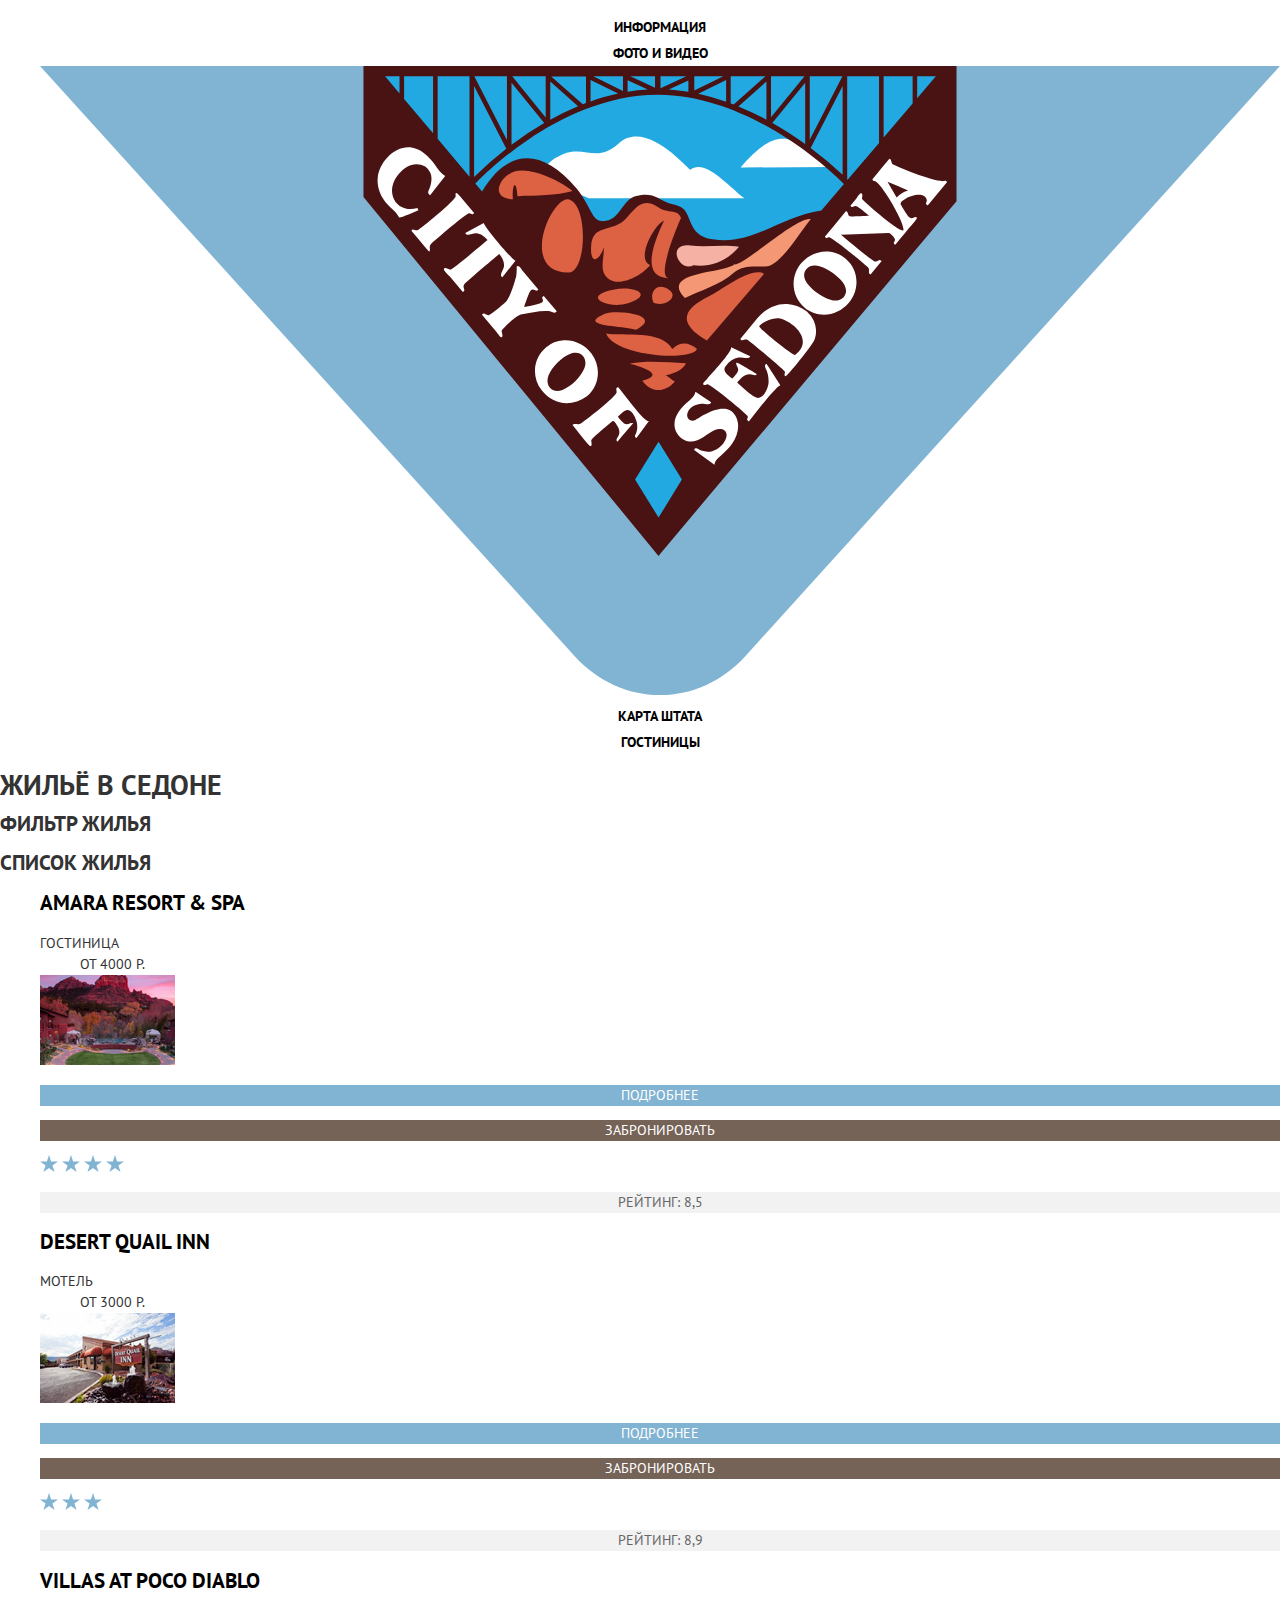
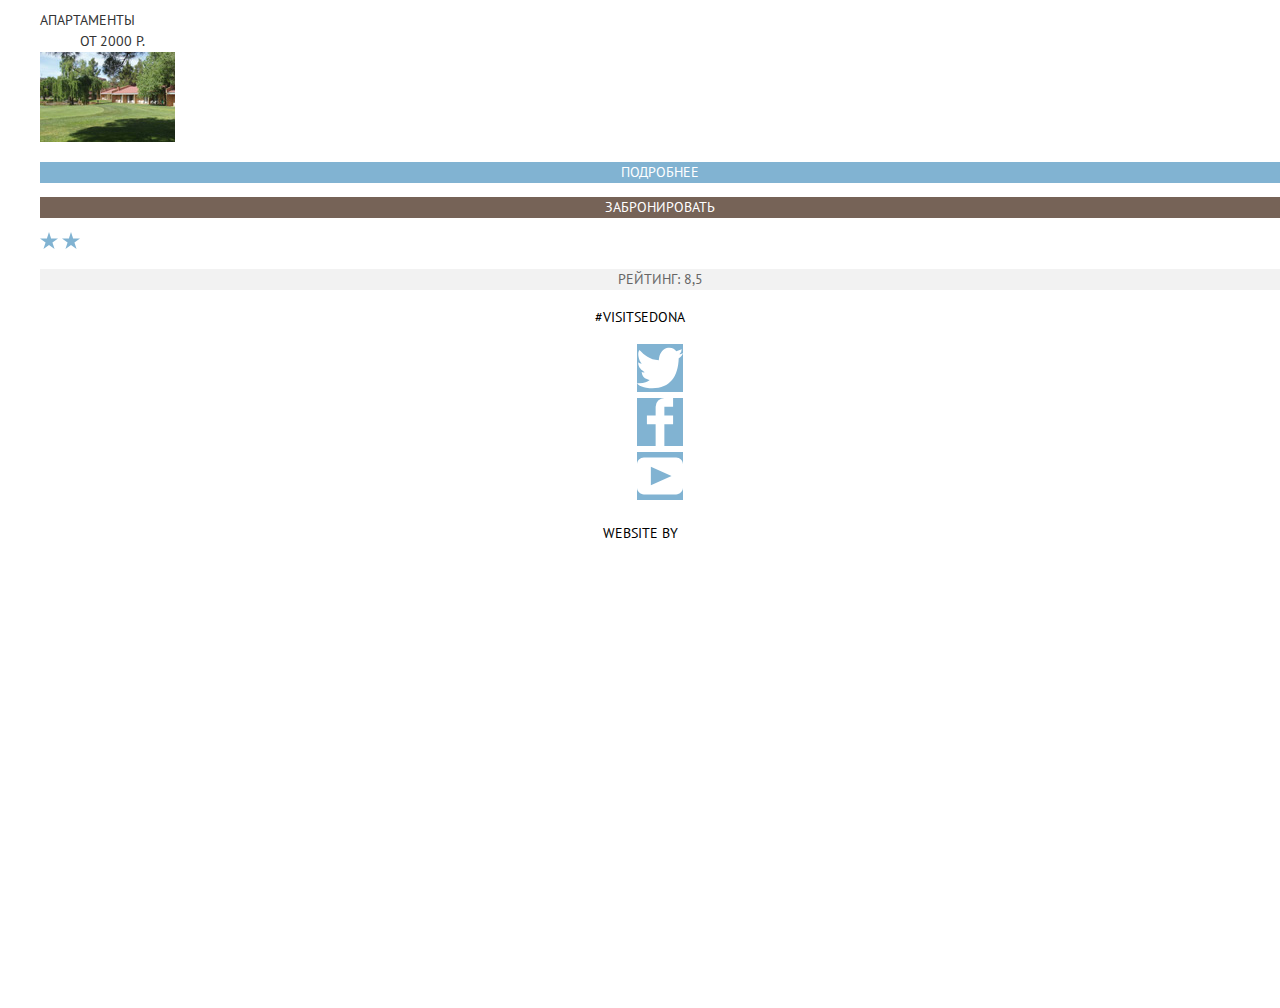
==== inner.html @ 89ca40a9 "Начал базовую стилизацию" ====
<!DOCTYPE html>
<html lang="ru">
  <head>
    <meta charset="utf-8">
    <title>Гостиницы Седоны</title>
    <link href="https://fonts.googleapis.com/css?family=PT+Sans:400,700&amp;subset=cyrillic" rel="stylesheet">
    <link href="css/normalize.css" rel="stylesheet">
    <link href="css/style.css" rel="stylesheet">
  </head>
  <body>
    <header>
      <nav class="main-navigation">
        <ul class="site-navigation">
          <li><a href="info.html">ИНФОРМАЦИЯ</a></li>
          <li><a href="photo.html">ФОТО И ВИДЕО</a></li>
          <li><a href="index.html">
            <img src="img/sedona-logo.svg" width="" height="" alt="Логотип Седоны»">
          </a></li>
          <li><a href="map.html">КАРТА ШТАТА</a></li>
          <li class="site-navigation-current"><a href="hotels.html">ГОСТИНИЦЫ</a></li>
        </ul>
      </nav>
    </header>
    <main class="inner-page">
      <h1 class="visually-hidden">Жильё в Седоне</h1>
      <section class="filters">
        <h2 class="visually-hidden">Фильтр жилья</h2>
        <!-- Здесь будет форма -->
      </section>
      <section class="catalog">
        <h2 class="visually-hidden">Список жилья</h2>
        <ul class="catalog-list">
          <li class="hotel-card">
            <h3>
              <a href="hotel-amara.html">AMARA RESORT & SPA</a>
            </h3>
            <dl class="hotel-info">
              <dt class="hotel-form">ГОСТИНИЦА</dt>
              <dd class="hotel-price">ОТ 4000 Р.</dd>
            </dl>
            <a class="hotel-img" href="hotel-amara.html">
              <img src="img/hotel-amara.jpg" width="" height="" alt="Гостиница Amara Resort & SPA">
            </a>
            <a href="hotel-amara.html">
              <p class="button button-more">ПОДРОБНЕЕ</p>
            </a>
            <a href="#">
              <p class="button button-reserv">ЗАБРОНИРОВАТЬ</p>
            </a>
            <div class="star">
                <img src="img/star.svg" width="" height="" alt="Звезда">
                <img src="img/star.svg" width="" height="" alt="Звезда">
                <img src="img/star.svg" width="" height="" alt="Звезда">
                <img src="img/star.svg" width="" height="" alt="Звезда">
            </div>
            <p class="rating">РЕЙТИНГ: 8,5</p>
          </li>
          <li class="hotel-card">
            <h3>
              <a href="hotel-desert.html">DESERT QUAIL INN</a>
            </h3>
            <dl class="hotel-info">
              <dt class="hotel-form">МОТЕЛЬ</dt>
              <dd class="hotel-price">ОТ 3000 Р.</dd>
            </dl>
            <a class="hotel-img" href="hotel-desert.html">
              <img src="img/hotel-desert.jpg" width="" height="" alt="Мотель Desert Quail Inn">
            </a>
            <a href="hotel-desert.html">
              <p class="button button-more">ПОДРОБНЕЕ</p>
            </a>
            <a href="#">
              <p class="button button-reserv">ЗАБРОНИРОВАТЬ</p>
            </a>
            <div class="star">
              <img src="img/star.svg" width="" height="" alt="Звезда">
              <img src="img/star.svg" width="" height="" alt="Звезда">
              <img src="img/star.svg" width="" height="" alt="Звезда">
            </div>
            <p class="rating">РЕЙТИНГ: 8,9</p>
          </li>
          <li class="hotel-card">
            <h3>
              <a href="hotel-villas.html">VILLAS AT POCO DIABLO</a>
            </h3>
            <dl class="hotel-info">
              <dt class="hotel-form">АПАРТАМЕНТЫ</dt>
              <dd class="hotel-price">ОТ 2000 Р.</dd>
            </dl>
            <a class="hotel-img" href="hotel-villas.html">
              <img src="img/hotel-villas.jpg" width="" height="" alt="Апартаменты Villas at poco diablo">
            </a>
            <a href="hotel-villas.html">
              <p class="button button-more">ПОДРОБНЕЕ</p>
            </a>
            <a href="#">
              <p class="button button-reserv">ЗАБРОНИРОВАТЬ</p>
            </a>
            <div class="star">
              <img src="img/star.svg" width="" height="" alt="Звезда">
              <img src="img/star.svg" width="" height="" alt="Звезда">
            </div>
            <p class="rating">РЕЙТИНГ: 8,5</p>
          </li>
        </ul>
      </section>
    </main>
    <footer>
      <p>#VISITSEDONA</p>
      <ul class="footer-social">
        <li><a class="social-button" href="#">
          <img src="img/twitter.svg" width="" height="" alt="Twitter">
        </a></li>
        <li><a class="social-button" href="#">
          <img src="img/facebook.svg" width="" height="" alt="Facebook">
        </a></li>
        <li><a class="social-button" href="#">
          <img src="img/youtube.svg" width="" height="" alt="Youtube">
        </a></li>
      </ul>
      <p>Website by</p>
      <a href="https://htmlacademy.ru"><img class="academy-logo" src="img/academy-logo.svg" width="" height="" alt="html academy"></a>
    </footer>
  </body>
</html>
---- css/style.css ----
body {
  margin: 0;
  padding: 0;
  font-family: "PT Sans", Arial, sans-serif;
  font-size: 14px;
  line-height: 21px;
  font-weight: normal;
  color: #333333;
  text-transform: uppercase;
  text-align: center;
  background-color: #ffffff;
}

body .inner-page {
  text-align: left;
}

a {
  text-decoration: none;
}

.main-navigation a {
  line-height: 26px;
  font-weight: bold;
  color: #000000;
  background-color: #ffffff;
}

.main-navigation a:hover,
.main-navigation a:focus {
  color: #81b3d2;
}

.main-navigation a:active {
  color: rgba(0, 0, 0, 0.3);
}

.site-navigation {
  list-style: none;
}

.sedona-reasons p {
  line-height: 26px;
}

.sedona-reasons b {
  font-size: 21px;
  color: #000000;
}

/* красная область */

.search-hotels p {
  line-height: 24px;
}

.search-hotels b {
  font-size: 30px;
  line-height: 36px;
  color: #000000;
}

.button {
  color: #ffffff;
  text-align: center;
  border: 0;
}

.search-hotels-button {
  background-color: #766357;
}

.search-hotels-button:hover,
.search-hotels-button:focus,
.button-reserv:hover,
.button-reserv:focus {
  background-color: #604e43;
}

.search-hotels-button:active,
.button-reserv:active {
  background-color: #503e33;
  color: rgba(255, 255, 255, 0.3);
}

.search {
  align: center;
  background-color: #ffffff;
  box-shadow: 0px 7px 15px 0 rgba(0, 1, 1, 0.15);
}

.search p {
  line-height: 26px;
  font-weight: bold;
  color: #000000;
  text-align: left;
}



.search input,
.search button {
  background-color: #f2f2f2;
  border: 0;
}

.search input:hover,
.search button:hover,
.search input:focus,
.search button:focus {
  background-color: #ebebeb;
}

.search input:active,
.search button:active {
  background-color: #ffffff;
  border: 1px solid #ebebeb;
}

.search button {
  color: #cacaca;
}

.search-button {
  color: #ffffff;
  background-color: #81b3d2;
}

.search-button:hover,
.search-button:focus,
.button-more:hover,
.button-more:focus {
  background-color: #669ec0;
}

.search-button:active,
.button-more:active {
  color: rgba(255, 255, 255, 0.3);
  background-color: #5496bd;
}

footer p {
  line-height: 26px;
  color: #000000;
}

footer b {
  font-size: 21px;
  font-weight: bold;
}

.footer-social {
  list-style: none;
}

.social-button img{
  width: 46px;
  height: 48px;
  background-color: #81b3d2;
}

.social-button img:hover,
.social-button img:focus {
  background-color: #669ec0;
}

.social-button img:active {
  background-color: #5496bd;
}

/* стили для inner */

.catalog-list {
  list-style: none;
}

h3 a {
  font-size: 21px;
  line-height: 26px;
  text-align: left;
  color: #000000;
}

h3 a:hover,
h3 a:focus {
  color: #81b3d2;
}

h3 a:active {
  color: rgba(0, 0, 0, 0.3);
}

.button-more {
  background-color: #81b3d2;
}

.button-reserv {
  background-color: #766357;
}

.rating {
  color: #666666;
  text-align: center;
  background-color: #f2f2f2;
}

.academy-logo {
  color: black;
}
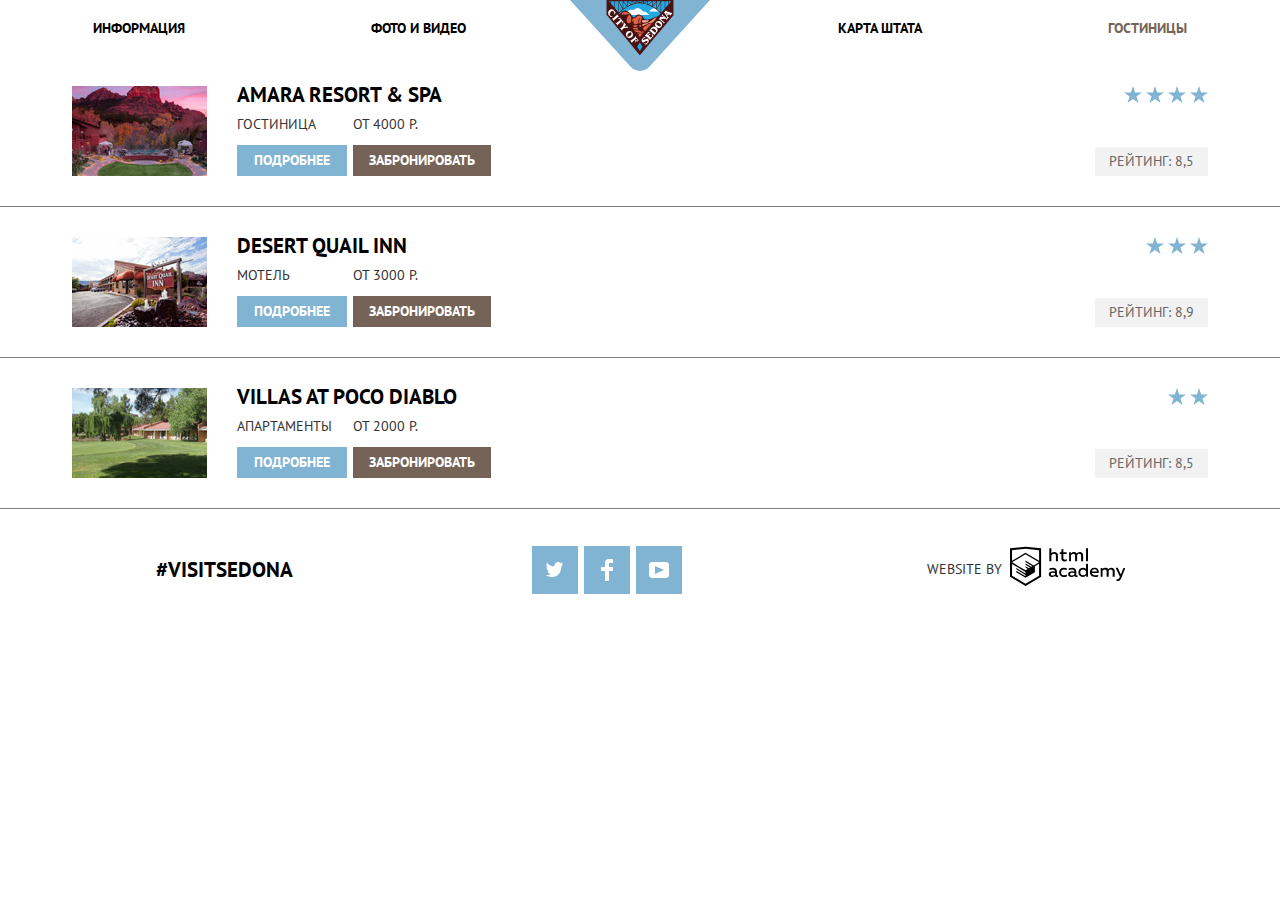
==== commit 6bbb9432: "Выполнил задание 7. Декоративные элементы личного проекта" ====
--- a/inner.html
+++ b/inner.html
@@ -14,10 +14,10 @@
           <li><a href="info.html">ИНФОРМАЦИЯ</a></li>
           <li><a href="photo.html">ФОТО И ВИДЕО</a></li>
           <li><a href="index.html">
-            <img src="img/sedona-logo.svg" width="" height="" alt="Логотип Седоны»">
+            <img src="img/sedona-logo.svg" class="sedona-logo" width="" height="" alt="Логотип Седоны»">
           </a></li>
           <li><a href="map.html">КАРТА ШТАТА</a></li>
-          <li class="site-navigation-current"><a href="hotels.html">ГОСТИНИЦЫ</a></li>
+          <li><a href="hotels.html" class="site-navigation-current">ГОСТИНИЦЫ</a></li>
         </ul>
       </nav>
     </header>
@@ -31,82 +31,82 @@
         <h2 class="visually-hidden">Список жилья</h2>
         <ul class="catalog-list">
           <li class="hotel-card">
-            <h3>
-              <a href="hotel-amara.html">AMARA RESORT & SPA</a>
-            </h3>
-            <dl class="hotel-info">
-              <dt class="hotel-form">ГОСТИНИЦА</dt>
-              <dd class="hotel-price">ОТ 4000 Р.</dd>
-            </dl>
+            <div class="hotel-info">
+              <h3 class="hotel-name">
+                <a href="hotel-amara.html">AMARA RESORT & SPA</a>
+              </h3>
+              <div class="hotel-price">
+                <p class="first-column">ГОСТИНИЦА</p>
+                <p>ОТ 4000 Р.</p>
+                <a href="hotel-amara.html" class="button-inner button-more">ПОДРОБНЕЕ</a>
+                <a href="#" class="button-inner button-reserv">ЗАБРОНИРОВАТЬ</a>
+              </div>
+            </div>
             <a class="hotel-img" href="hotel-amara.html">
               <img src="img/hotel-amara.jpg" width="" height="" alt="Гостиница Amara Resort & SPA">
             </a>
-            <a href="hotel-amara.html">
-              <p class="button button-more">ПОДРОБНЕЕ</p>
+            <div class="star-rating">
+              <div class="star">
+                  <img src="img/star.svg" width="" height="" alt="Звезда">
+                  <img src="img/star.svg" width="" height="" alt="Звезда">
+                  <img src="img/star.svg" width="" height="" alt="Звезда">
+                  <img src="img/star.svg" width="" height="" alt="Звезда">
+              </div>
+              <p class="rating">РЕЙТИНГ: 8,5</p>
+            </div>
+          </li>
+          <li class="hotel-card">
+            <div class="hotel-info">
+              <h3 class="hotel-name">
+                <a href="hotel-desert.html">DESERT QUAIL INN</a>
+              </h3>
+              <div class="hotel-price">
+                <p class="first-column">МОТЕЛЬ</p>
+                <p>ОТ 3000 Р.</p>
+                <a href="hotel-desert.html" class="button-inner button-more">ПОДРОБНЕЕ</a>
+                <a href="#" class="button-inner button-reserv">ЗАБРОНИРОВАТЬ</a>
+              </div>
+            </div>
+            <a class="hotel-img" href="hotel-desert.html">
+              <img src="img/hotel-desert.jpg" width="" height="" alt="Мотель Desert Quail Inn">
             </a>
-            <a href="#">
-              <p class="button button-reserv">ЗАБРОНИРОВАТЬ</p>
-            </a>
-            <div class="star">
+            <div class="star-rating">
+              <div class="star">
                 <img src="img/star.svg" width="" height="" alt="Звезда">
                 <img src="img/star.svg" width="" height="" alt="Звезда">
                 <img src="img/star.svg" width="" height="" alt="Звезда">
-                <img src="img/star.svg" width="" height="" alt="Звезда">
+              </div>
+              <p class="rating">РЕЙТИНГ: 8,9</p>
             </div>
-            <p class="rating">РЕЙТИНГ: 8,5</p>
           </li>
           <li class="hotel-card">
-            <h3>
-              <a href="hotel-desert.html">DESERT QUAIL INN</a>
-            </h3>
-            <dl class="hotel-info">
-              <dt class="hotel-form">МОТЕЛЬ</dt>
-              <dd class="hotel-price">ОТ 3000 Р.</dd>
-            </dl>
-            <a class="hotel-img" href="hotel-desert.html">
-              <img src="img/hotel-desert.jpg" width="" height="" alt="Мотель Desert Quail Inn">
-            </a>
-            <a href="hotel-desert.html">
-              <p class="button button-more">ПОДРОБНЕЕ</p>
-            </a>
-            <a href="#">
-              <p class="button button-reserv">ЗАБРОНИРОВАТЬ</p>
-            </a>
-            <div class="star">
-              <img src="img/star.svg" width="" height="" alt="Звезда">
-              <img src="img/star.svg" width="" height="" alt="Звезда">
-              <img src="img/star.svg" width="" height="" alt="Звезда">
+            <div class="hotel-info">
+              <h3 class="hotel-name">
+                <a href="hotel-villas.html">VILLAS AT POCO DIABLO</a>
+              </h3>
+              <div class="hotel-price">
+                <p class="first-column">АПАРТАМЕНТЫ</p>
+                <p>ОТ 2000 Р.</p>
+                <a href="hotel-villas.html" class="button-inner button-more">ПОДРОБНЕЕ</a>
+                <a href="#" class="button-inner button-reserv">ЗАБРОНИРОВАТЬ</a>
+              </div>
             </div>
-            <p class="rating">РЕЙТИНГ: 8,9</p>
-          </li>
-          <li class="hotel-card">
-            <h3>
-              <a href="hotel-villas.html">VILLAS AT POCO DIABLO</a>
-            </h3>
-            <dl class="hotel-info">
-              <dt class="hotel-form">АПАРТАМЕНТЫ</dt>
-              <dd class="hotel-price">ОТ 2000 Р.</dd>
-            </dl>
             <a class="hotel-img" href="hotel-villas.html">
               <img src="img/hotel-villas.jpg" width="" height="" alt="Апартаменты Villas at poco diablo">
             </a>
-            <a href="hotel-villas.html">
-              <p class="button button-more">ПОДРОБНЕЕ</p>
-            </a>
-            <a href="#">
-              <p class="button button-reserv">ЗАБРОНИРОВАТЬ</p>
-            </a>
-            <div class="star">
-              <img src="img/star.svg" width="" height="" alt="Звезда">
-              <img src="img/star.svg" width="" height="" alt="Звезда">
+            <div class="star-rating">
+              <div class="star">
+                <img src="img/star.svg" width="" height="" alt="Звезда">
+                <img src="img/star.svg" width="" height="" alt="Звезда">
+              </div>
+              <p class="rating">РЕЙТИНГ: 8,5</p>
             </div>
-            <p class="rating">РЕЙТИНГ: 8,5</p>
           </li>
         </ul>
       </section>
     </main>
     <footer>
-      <p>#VISITSEDONA</p>
+      <p class="hashtag"><b>#VISITSEDONA</b></p>
       <ul class="footer-social">
         <li><a class="social-button" href="#">
           <img src="img/twitter.svg" width="" height="" alt="Twitter">
@@ -118,8 +118,10 @@
           <img src="img/youtube.svg" width="" height="" alt="Youtube">
         </a></li>
       </ul>
-      <p>Website by</p>
-      <a href="https://htmlacademy.ru"><img class="academy-logo" src="img/academy-logo.svg" width="" height="" alt="html academy"></a>
+      <div class="trade-mark">
+        <p>Website by</p>
+        <a href="https://htmlacademy.ru"><img class="academy-logo" src="img/academy-logo.svg" width="" height="" alt="html academy"></a>
+      </div>
     </footer>
   </body>
 </html>
--- a/css/style.css
+++ b/css/style.css
@@ -1,7 +1,7 @@
 body {
   margin: 0;
   padding: 0;
-  font-family: "PT Sans", Arial, sans-serif;
+  font-family: "PT Sans", "Arial", sans-serif;
   font-size: 14px;
   line-height: 21px;
   font-weight: normal;
@@ -19,11 +19,48 @@
   text-decoration: none;
 }
 
+img {
+  max-width: 100%;
+  height: auto;
+}
+
+.visually-hidden {
+  position: absolute;
+  width: 1px;
+  height: 1px;
+  margin: -1px;
+  border: 0;
+  padding: 0;
+  clip: rect(0 0 0 0);
+  overflow: hidden;
+}
+
+.welcome-sedona {
+  background-image: url(/Users/belinsky/Documents/GitHub/913447-sedona-24/img/background.jpg);
+  width: 1200px;
+  height: 500px;
+  margin: 0 auto;
+  background-repeat: no-repeat;
+  background-position: top center;
+  display: flex;
+  flex-direction: column;
+  justify-content: flex-end;
+}
+
+/* .polygon-img {
+  margin-top: auto;
+}
+*/
+
 .main-navigation a {
   line-height: 26px;
   font-weight: bold;
   color: #000000;
   background-color: #ffffff;
+}
+
+.main-navigation .site-navigation-current {
+  color: #766357;
 }
 
 .main-navigation a:hover,
@@ -36,37 +73,82 @@
 }
 
 .site-navigation {
+  background-color: white;
+  margin: 0;
+  padding: 15px 0;
   list-style: none;
+  display: flex;
+  justify-content: space-around;
+  align-items: center;
+}
+
+.sedona-logo {
+  position: absolute;
+  top: 0;
+  left: 50%;
+  margin-left: -70px;
+}
+
+.sedona-reasons {
+  background-color: white;
 }
 
 .sedona-reasons p {
   line-height: 26px;
 }
 
-.sedona-reasons b {
+.headline {
+  margin-top: 61px;
+  margin-bottom: 38px;
+  margin-left: auto;
+  margin-right: auto;
+  width: 440px;
   font-size: 21px;
   color: #000000;
 }
 
+.sedona-reasons > p {
+  margin-bottom: 56px;
+}
 /* красная область */
+
+.search-hotels {
+  background-color: white;
+}
 
 .search-hotels p {
   line-height: 24px;
 }
 
 .search-hotels b {
+  margin-bottom: 350px;
   font-size: 30px;
   line-height: 36px;
   color: #000000;
 }
 
+.interest-block {
+  width: 435px;
+  height: 96px; /* исправить (тест на переполнение)*/
+  margin-top: 57px;
+  margin-bottom: 52px;
+  margin-left: auto;
+  margin-right: auto;
+}
+
 .button {
+  border: 0;
   color: #ffffff;
   text-align: center;
-  border: 0;
-}
+  font-size: 21px;
+  line-height: 26px;
+}
+
 
 .search-hotels-button {
+/*  width: 568px; */
+  padding: 34px 140px;
+/*  height: 86px; */
   background-color: #766357;
 }
 
@@ -84,44 +166,89 @@
 }
 
 .search {
-  align: center;
+  display: flex;
+  flex-direction: column;
+  width: 458px;
+  margin-left: auto;
+  margin-right: auto;
+  padding: 55px;
   background-color: #ffffff;
   box-shadow: 0px 7px 15px 0 rgba(0, 1, 1, 0.15);
 }
 
-.search p {
+.search div {
+  display: flex;
+  justify-content: flex-start;
+  align-items: center;
+  margin-bottom: 30px;
+/*  width: 458px; */
   line-height: 26px;
   font-weight: bold;
   color: #000000;
   text-align: left;
-}
-
-
+/*  background-color: yellow; */
+}
+
+.search label {
+/*  display: block; */
+/*  flex-basis: 112px; */
+    width: 113px;
+
+/*  flex-grow: 2; */
+/*  background-color: green; */
+}
 
 .search input,
-.search button {
+.sign {
   background-color: #f2f2f2;
   border: 0;
+  padding: 13px;
+}
+
+.date {
+  box-sizing: border-box;
+  width: 346px;
+}
+
+.search .bigs-kids {
+  display: flex;
+  justify-content: space-between;
+  box-sizing: border-box;
+  width: 458px;
+/*  background-color: blue; */
+}
+
+.bigs-kids-number {
+  box-sizing: border-box;
+  width: 38px;
+}
+
+.search .sign-number {
+  margin: 0;
+}
+
+.search .sign-number .kids {
+  width: 65px;
+
 }
 
 .search input:hover,
-.search button:hover,
-.search input:focus,
-.search button:focus {
+.search input:focus {/* ИСПРАВИТЬ ОШИБКУ С КНОПКОЙ НАЙТИ!!!*/
   background-color: #ebebeb;
 }
 
-.search input:active,
-.search button:active {
+.search input:active {
   background-color: #ffffff;
   border: 1px solid #ebebeb;
 }
 
-.search button {
+/* .search button {
   color: #cacaca;
-}
-
-.search-button {
+} */
+
+.search .search-button {
+  width: 458px;
+  height: 58px;
   color: #ffffff;
   background-color: #81b3d2;
 }
@@ -139,71 +266,175 @@
   background-color: #5496bd;
 }
 
-footer p {
-  line-height: 26px;
-  color: #000000;
-}
-
-footer b {
+footer {
+  display: flex;
+  justify-content: space-around;
+  align-items: center;
+  padding: 36px;
+}
+
+.hashtag {
   font-size: 21px;
-  font-weight: bold;
+  line-height: 26px;
+  padding: 0;
+  margin: 0;
+  color: #000000;
 }
 
 .footer-social {
+  display: flex;
+  justify-content: space-between;
+  align-items: center;
+  padding: 0;
+  margin: 0;
   list-style: none;
 }
 
-.social-button img{
+.social-button {
+  display: flex;
+  align-items: center;
+  justify-content: center;
   width: 46px;
   height: 48px;
+  margin-right: 6px;
   background-color: #81b3d2;
 }
 
-.social-button img:hover,
-.social-button img:focus {
+.social-button:hover,
+.social-button:focus {
   background-color: #669ec0;
 }
 
-.social-button img:active {
+.social-button:active {
   background-color: #5496bd;
 }
 
-/* стили для inner */
+.social-button:active path {
+  opacity: 0.3;
+}
+
+.trade-mark {
+  display: flex;
+  align-items: center;
+}
+
+.trade-mark p {
+  margin-right: 8px;
+}
+
+.trade-mark:hover path,
+.trade-mark:focus path {
+  fill: #81b3d2;
+}
+
+.trade-mark:active path {
+  fill: #bdbbbc;
+}
+
+
+/* ////////////// стили для inner ///////////////////*/
 
 .catalog-list {
   list-style: none;
-}
-
-h3 a {
+  margin: 0;
+  padding: 0;
+}
+
+.hotel-card {
+  display: flex;
+  justify-content: flex-start;
+  height: 90px;
+  padding: 30px 72px;
+  border-bottom: 1px solid grey;
+}
+
+.hotel-img {
+  order: -1;
+  margin-right: 30px;
+}
+
+.hotel-img img {
+  width: 135px;
+  height: 90px;
+}
+
+.hotel-price {
+/*  width: 110px; */
+  display: flex;
+  flex-wrap: wrap;
+  justify-content: flex-start;
+  width: 258px;
+  margin: 0;
+  padding: 0;
+}
+
+.hotel-price p {
+  margin-top: 0;
+  margin-bottom: 10px;
+}
+
+.first-column {
+  flex-basis: 110px;
+  margin-right: 6px;
+}
+
+.hotel-name a {
   font-size: 21px;
   line-height: 26px;
-  text-align: left;
-  color: #000000;
-}
-
-h3 a:hover,
-h3 a:focus {
+  color: #000000;
+}
+
+.hotel-name {
+  margin-top: -4px;
+  margin-bottom: 6px;
+}
+
+.hotel-name a:hover,
+.hotel-name a:focus {
   color: #81b3d2;
 }
 
-h3 a:active {
+.hotel-name a:active {
   color: rgba(0, 0, 0, 0.3);
 }
 
+.button-inner {
+  display: inline-block;
+  color: #ffffff;
+  text-align: center;
+  vertical-align: text-bottom;
+  font-weight: bold;
+  padding: 5px 16px;
+}
+
 .button-more {
+  box-sizing: border-box;
+  width: 110px;
+  margin-right: 6px;
   background-color: #81b3d2;
 }
 
 .button-reserv {
   background-color: #766357;
+/*  width: 142px; */
+}
+
+.hotel-price {
+  text-align: left;
+}
+
+.star-rating {
+  margin-left: auto;
+  display: flex;
+  flex-direction: column;
+  align-items: flex-end;
+  justify-content: space-between;
 }
 
 .rating {
+  margin: 0;
+  padding: 4px 14px;
   color: #666666;
   text-align: center;
   background-color: #f2f2f2;
 }
-
-.academy-logo {
-  color: black;
-}
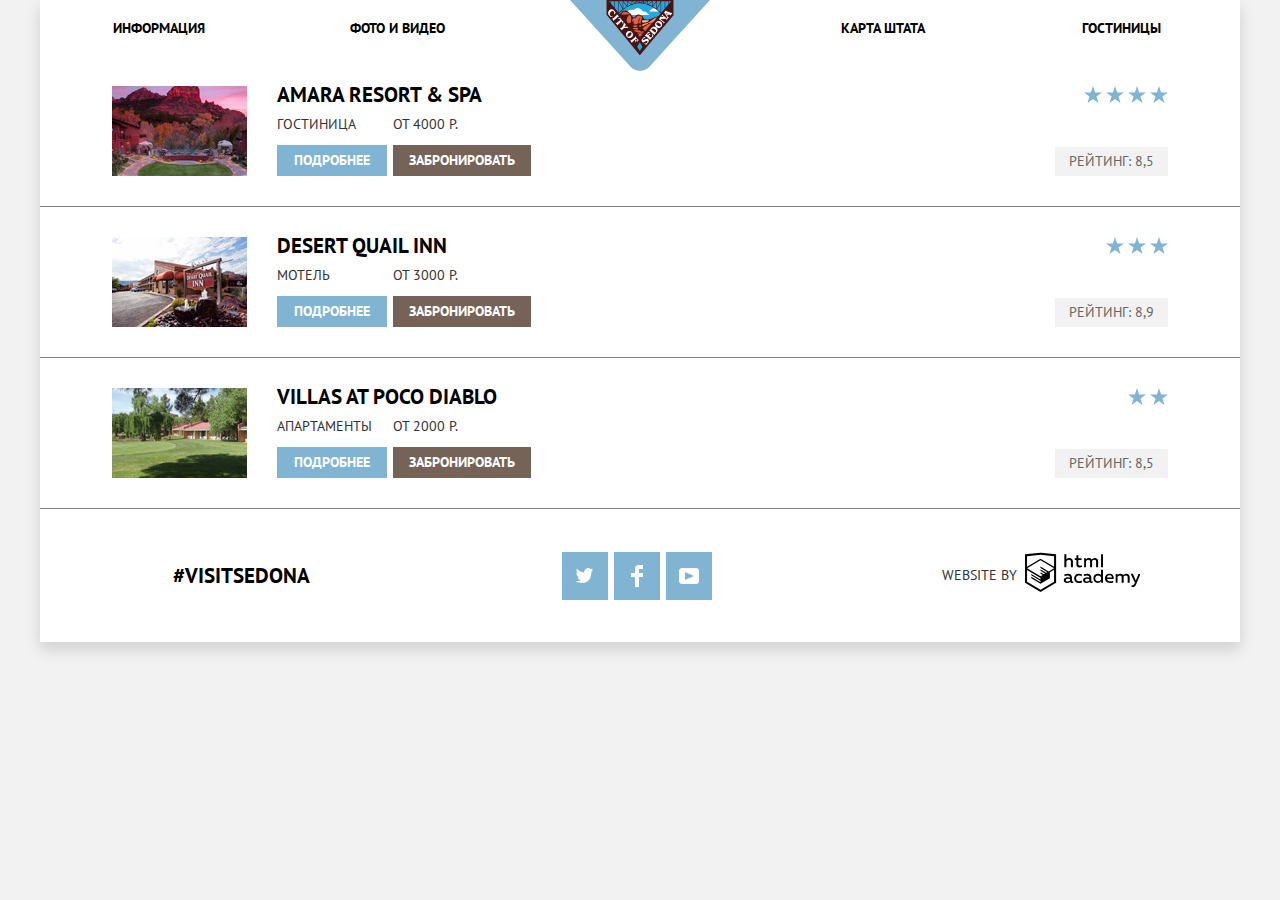
==== commit 8b04db04: "Полностью закончил верстку главной страницы" ====
--- a/inner.html
+++ b/inner.html
@@ -8,120 +8,128 @@
     <link href="css/style.css" rel="stylesheet">
   </head>
   <body>
-    <header>
-      <nav class="main-navigation">
-        <ul class="site-navigation">
-          <li><a href="info.html">ИНФОРМАЦИЯ</a></li>
-          <li><a href="photo.html">ФОТО И ВИДЕО</a></li>
-          <li><a href="index.html">
+    <div class="content">
+      <header>
+        <nav class="main-navigation">
+          <ul class="site-navigation">
+            <div class="first-navigation">
+              <li><a href="info.html">ИНФОРМАЦИЯ</a></li>
+              <li><a href="photo.html">ФОТО И ВИДЕО</a></li>
+            </div>
             <img src="img/sedona-logo.svg" class="sedona-logo" width="" height="" alt="Логотип Седоны»">
-          </a></li>
-          <li><a href="map.html">КАРТА ШТАТА</a></li>
-          <li><a href="hotels.html" class="site-navigation-current">ГОСТИНИЦЫ</a></li>
-        </ul>
-      </nav>
-    </header>
-    <main class="inner-page">
-      <h1 class="visually-hidden">Жильё в Седоне</h1>
-      <section class="filters">
-        <h2 class="visually-hidden">Фильтр жилья</h2>
-        <!-- Здесь будет форма -->
-      </section>
-      <section class="catalog">
-        <h2 class="visually-hidden">Список жилья</h2>
-        <ul class="catalog-list">
-          <li class="hotel-card">
-            <div class="hotel-info">
-              <h3 class="hotel-name">
-                <a href="hotel-amara.html">AMARA RESORT & SPA</a>
-              </h3>
-              <div class="hotel-price">
-                <p class="first-column">ГОСТИНИЦА</p>
-                <p>ОТ 4000 Р.</p>
-                <a href="hotel-amara.html" class="button-inner button-more">ПОДРОБНЕЕ</a>
-                <a href="#" class="button-inner button-reserv">ЗАБРОНИРОВАТЬ</a>
+            <div class="last-navigation">
+              <li><a href="map.html">КАРТА ШТАТА</a></li>
+              <li><a href="inner.html">ГОСТИНИЦЫ</a></li>
+            </div>
+          </ul>
+        </nav>
+      </header>
+      <main class="inner-page">
+        <h1 class="visually-hidden">Жильё в Седоне</h1>
+        <section class="filters">
+          <h2 class="visually-hidden">Фильтр жилья</h2>
+          <!-- Здесь будет форма -->
+        </section>
+        <section class="catalog">
+          <h2 class="visually-hidden">Список жилья</h2>
+          <ul class="catalog-list">
+            <li class="hotel-card">
+              <div class="hotel-info">
+                <h3 class="hotel-name">
+                  <a href="hotel-amara.html">AMARA RESORT & SPA</a>
+                </h3>
+                <div class="hotel-price">
+                  <p class="first-column">ГОСТИНИЦА</p>
+                  <p>ОТ 4000 Р.</p>
+                  <a href="hotel-amara.html" class="button-inner button-more">ПОДРОБНЕЕ</a>
+                  <a href="#" class="button-inner button-reserv">ЗАБРОНИРОВАТЬ</a>
+                </div>
               </div>
-            </div>
-            <a class="hotel-img" href="hotel-amara.html">
-              <img src="img/hotel-amara.jpg" width="" height="" alt="Гостиница Amara Resort & SPA">
-            </a>
-            <div class="star-rating">
-              <div class="star">
+              <a class="hotel-img" href="hotel-amara.html">
+                <img src="img/hotel-amara.jpg" width="" height="" alt="Гостиница Amara Resort & SPA">
+              </a>
+              <div class="star-rating">
+                <div class="star">
+                    <img src="img/star.svg" width="" height="" alt="Звезда">
+                    <img src="img/star.svg" width="" height="" alt="Звезда">
+                    <img src="img/star.svg" width="" height="" alt="Звезда">
+                    <img src="img/star.svg" width="" height="" alt="Звезда">
+                </div>
+                <p class="rating">РЕЙТИНГ: 8,5</p>
+              </div>
+            </li>
+            <li class="hotel-card">
+              <div class="hotel-info">
+                <h3 class="hotel-name">
+                  <a href="hotel-desert.html">DESERT QUAIL INN</a>
+                </h3>
+                <div class="hotel-price">
+                  <p class="first-column">МОТЕЛЬ</p>
+                  <p>ОТ 3000 Р.</p>
+                  <a href="hotel-desert.html" class="button-inner button-more">ПОДРОБНЕЕ</a>
+                  <a href="#" class="button-inner button-reserv">ЗАБРОНИРОВАТЬ</a>
+                </div>
+              </div>
+              <a class="hotel-img" href="hotel-desert.html">
+                <img src="img/hotel-desert.jpg" width="" height="" alt="Мотель Desert Quail Inn">
+              </a>
+              <div class="star-rating">
+                <div class="star">
                   <img src="img/star.svg" width="" height="" alt="Звезда">
                   <img src="img/star.svg" width="" height="" alt="Звезда">
                   <img src="img/star.svg" width="" height="" alt="Звезда">
+                </div>
+                <p class="rating">РЕЙТИНГ: 8,9</p>
+              </div>
+            </li>
+            <li class="hotel-card">
+              <div class="hotel-info">
+                <h3 class="hotel-name">
+                  <a href="hotel-villas.html">VILLAS AT POCO DIABLO</a>
+                </h3>
+                <div class="hotel-price">
+                  <p class="first-column">АПАРТАМЕНТЫ</p>
+                  <p>ОТ 2000 Р.</p>
+                  <a href="hotel-villas.html" class="button-inner button-more">ПОДРОБНЕЕ</a>
+                  <a href="#" class="button-inner button-reserv">ЗАБРОНИРОВАТЬ</a>
+                </div>
+              </div>
+              <a class="hotel-img" href="hotel-villas.html">
+                <img src="img/hotel-villas.jpg" width="" height="" alt="Апартаменты Villas at poco diablo">
+              </a>
+              <div class="star-rating">
+                <div class="star">
                   <img src="img/star.svg" width="" height="" alt="Звезда">
+                  <img src="img/star.svg" width="" height="" alt="Звезда">
+                </div>
+                <p class="rating">РЕЙТИНГ: 8,5</p>
               </div>
-              <p class="rating">РЕЙТИНГ: 8,5</p>
-            </div>
-          </li>
-          <li class="hotel-card">
-            <div class="hotel-info">
-              <h3 class="hotel-name">
-                <a href="hotel-desert.html">DESERT QUAIL INN</a>
-              </h3>
-              <div class="hotel-price">
-                <p class="first-column">МОТЕЛЬ</p>
-                <p>ОТ 3000 Р.</p>
-                <a href="hotel-desert.html" class="button-inner button-more">ПОДРОБНЕЕ</a>
-                <a href="#" class="button-inner button-reserv">ЗАБРОНИРОВАТЬ</a>
-              </div>
-            </div>
-            <a class="hotel-img" href="hotel-desert.html">
-              <img src="img/hotel-desert.jpg" width="" height="" alt="Мотель Desert Quail Inn">
-            </a>
-            <div class="star-rating">
-              <div class="star">
-                <img src="img/star.svg" width="" height="" alt="Звезда">
-                <img src="img/star.svg" width="" height="" alt="Звезда">
-                <img src="img/star.svg" width="" height="" alt="Звезда">
-              </div>
-              <p class="rating">РЕЙТИНГ: 8,9</p>
-            </div>
-          </li>
-          <li class="hotel-card">
-            <div class="hotel-info">
-              <h3 class="hotel-name">
-                <a href="hotel-villas.html">VILLAS AT POCO DIABLO</a>
-              </h3>
-              <div class="hotel-price">
-                <p class="first-column">АПАРТАМЕНТЫ</p>
-                <p>ОТ 2000 Р.</p>
-                <a href="hotel-villas.html" class="button-inner button-more">ПОДРОБНЕЕ</a>
-                <a href="#" class="button-inner button-reserv">ЗАБРОНИРОВАТЬ</a>
-              </div>
-            </div>
-            <a class="hotel-img" href="hotel-villas.html">
-              <img src="img/hotel-villas.jpg" width="" height="" alt="Апартаменты Villas at poco diablo">
-            </a>
-            <div class="star-rating">
-              <div class="star">
-                <img src="img/star.svg" width="" height="" alt="Звезда">
-                <img src="img/star.svg" width="" height="" alt="Звезда">
-              </div>
-              <p class="rating">РЕЙТИНГ: 8,5</p>
-            </div>
-          </li>
+            </li>
+          </ul>
+        </section>
+      </main>
+      <footer>
+        <p class="hashtag"><b>#VISITSEDONA</b></p>
+        <ul class="footer-social">
+          <li><a class="social-button" href="#">
+            <img src="img/twitter.svg" width="" height="" alt="Twitter">
+          </a></li>
+          <li><a class="social-button" href="#">
+            <img src="img/facebook.svg" width="" height="" alt="Facebook">
+          </a></li>
+          <li><a class="social-button" href="#">
+            <img src="img/youtube.svg" width="" height="" alt="Youtube">
+          </a></li>
         </ul>
-      </section>
-    </main>
-    <footer>
-      <p class="hashtag"><b>#VISITSEDONA</b></p>
-      <ul class="footer-social">
-        <li><a class="social-button" href="#">
-          <img src="img/twitter.svg" width="" height="" alt="Twitter">
-        </a></li>
-        <li><a class="social-button" href="#">
-          <img src="img/facebook.svg" width="" height="" alt="Facebook">
-        </a></li>
-        <li><a class="social-button" href="#">
-          <img src="img/youtube.svg" width="" height="" alt="Youtube">
-        </a></li>
-      </ul>
-      <div class="trade-mark">
-        <p>Website by</p>
-        <a href="https://htmlacademy.ru"><img class="academy-logo" src="img/academy-logo.svg" width="" height="" alt="html academy"></a>
-      </div>
-    </footer>
+        <div class="trade-mark">
+          <p>Website by</p>
+          <a href="https://htmlacademy.ru">
+            <svg xmlns="http://www.w3.org/2000/svg" data-name="Layer 1" viewBox="0 0 113 39" width="115" height="41">
+                <path fill="#000" d="M46.84 28.22a2.07 2.07 0 0 0 .58-.11v1.4a3.41 3.41 0 0 1-1.24.22 1.75 1.75 0 0 1-1.75-1 5.08 5.08 0 0 1-3.3 1.13c-1.59 0-3.06-.87-3.06-2.68 0-2.24 2.08-2.93 3.9-2.93a11.63 11.63 0 0 1 2.28.26v-.31c0-1.09-.8-1.86-2.3-1.86a7.79 7.79 0 0 0-3.15.67v-1.79a10.72 10.72 0 0 1 3.35-.58c2.48 0 4 1.18 4 3.83v3.14a.57.57 0 0 0 .69.61zm-6.76-1.19a1.42 1.42 0 0 0 1.64 1.29 3.56 3.56 0 0 0 2.53-1v-1.51a10.21 10.21 0 0 0-1.9-.22c-1.1.01-2.27.35-2.27 1.45zM53.06 20.62a5.29 5.29 0 0 1 2.7.67v1.79a4.28 4.28 0 0 0-2.42-.73 2.89 2.89 0 1 0 0 5.76 5.26 5.26 0 0 0 2.55-.67v1.8a6.58 6.58 0 0 1-2.9.6 4.42 4.42 0 0 1-4.72-4.54 4.54 4.54 0 0 1 4.79-4.68zM65.84 28.22a2.07 2.07 0 0 0 .58-.11v1.4a3.41 3.41 0 0 1-1.24.22 1.75 1.75 0 0 1-1.75-1 5.08 5.08 0 0 1-3.3 1.13c-1.59 0-3.06-.87-3.06-2.68 0-2.24 2.08-2.93 3.9-2.93a11.63 11.63 0 0 1 2.28.26v-.31c0-1.09-.8-1.86-2.3-1.86a7.79 7.79 0 0 0-3.15.67v-1.79a10.72 10.72 0 0 1 3.35-.58c2.48 0 4 1.18 4 3.83v3.14a.57.57 0 0 0 .69.61zm-6.76-1.19a1.42 1.42 0 0 0 1.64 1.29 3.56 3.56 0 0 0 2.53-1v-1.51a10.21 10.21 0 0 0-1.9-.22c-1.11.01-2.27.35-2.27 1.45zM76.67 16.85v12.76h-1.76v-1.39a4.07 4.07 0 0 1-3.35 1.62 4.62 4.62 0 0 1 0-9.22 4 4 0 0 1 3.15 1.37v-5.14h2zm-4.76 5.48a2.9 2.9 0 0 0 0 5.8 3 3 0 0 0 2.79-1.84v-2.13a3.06 3.06 0 0 0-2.79-1.83zM82.99 20.62c3.48 0 4.68 2.81 4.12 5.34h-6.58c.22 1.57 1.75 2.22 3.35 2.22a6.41 6.41 0 0 0 2.77-.62v1.68a7.5 7.5 0 0 1-3.14.6c-2.68 0-5-1.53-5-4.61a4.39 4.39 0 0 1 4.48-4.61zm.09 1.62a2.39 2.39 0 0 0-2.57 2.26h4.85a2.06 2.06 0 0 0-2.28-2.26zM89.1 29.61v-8.75h1.73v1.09a4 4 0 0 1 2.92-1.33 3 3 0 0 1 2.73 1.4 4.33 4.33 0 0 1 3.06-1.4 3.21 3.21 0 0 1 3.32 3.52v5.47h-2V24.2a1.67 1.67 0 0 0-1.73-1.84 2.94 2.94 0 0 0-2.17 1.18V29.61h-2V24.2a1.67 1.67 0 0 0-1.73-1.84 3.11 3.11 0 0 0-2.32 1.35v5.91h-2zM111.47 20.86h2l-4.1 9.93c-.95 2.28-2.19 3-3.52 3a5 5 0 0 1-1.15-.15v-1.66a3 3 0 0 0 .89.13c.95 0 1.66-.67 2.17-2l.18-.44-4.16-8.82h2.13l3 6.6zM40.66 1.53v5a4 4 0 0 1 2.83-1.2A3.41 3.41 0 0 1 47.1 8.9v5.41h-2V9.15a1.9 1.9 0 0 0-2-2.1 3.08 3.08 0 0 0-2.44 1.46v5.8h-2V1.53h2zM52.43 2.42v3.12h3.17v1.71h-3.17v4c0 1.15.53 1.53 1.66 1.53a4.71 4.71 0 0 0 1.77-.35v1.68a7.14 7.14 0 0 1-2.35.38 2.68 2.68 0 0 1-3-2.88V7.23h-1.6V5.52h1.57V2.88zM58.1 14.29V5.54h1.73v1.09a4 4 0 0 1 2.92-1.33 3 3 0 0 1 2.73 1.4 4.33 4.33 0 0 1 3.06-1.4 3.21 3.21 0 0 1 3.32 3.52v5.47h-2V8.88a1.67 1.67 0 0 0-1.73-1.84 2.94 2.94 0 0 0-2.17 1.18V14.29h-2V8.88a1.67 1.67 0 0 0-1.73-1.84 3.11 3.11 0 0 0-2.32 1.35v5.91h-2zM74.72 1.52h1.95v12.76h-1.95zM15.44.02h-.16L0 1.62v28l15.28 9.09 15.28-9.09v-28zm13.12 28.45l-13.28 7.9L2 28.47V16.99l13.22 7.87v1.43l-9.07-5.4v1.38l9.11 5.47v1.46l-9.1-5.42v1.38l9.11 5.47 9.19-5.5V19.22l4.1-2.45v11.67zm0-13.16l-3.65 2.14-1.68 1-8-4.76v1.38l6.84 4.07h-.06l-.15.09-1 .57-5.64-3.36v1.38l4.45 2.65-1.05.7-3.36-2v1.38l2.21 1.3-2.25 1.35-13.16-7.82 13.17-7.92zm0-1.39L15.21 6.05l-13.2 7.86V3.41l13.28-1.39 13.28 1.39v10.51z"/>
+            </svg>
+          </a>
+        </div>
+      </footer>
+    </div>
   </body>
 </html>
--- a/css/style.css
+++ b/css/style.css
@@ -1,6 +1,6 @@
 body {
   margin: 0;
-  padding: 0;
+  padding: 0 20px;
   font-family: "PT Sans", "Arial", sans-serif;
   font-size: 14px;
   line-height: 21px;
@@ -8,7 +8,16 @@
   color: #333333;
   text-transform: uppercase;
   text-align: center;
+  background-color: #f2f2f2;
+}
+
+.content {
+  box-sizing: border-box;
+  width: 1200px;
+  margin: 0 auto;
   background-color: #ffffff;
+  box-shadow: 0px 7px 15px 0 rgba(0, 1, 1, 0.15);
+  position: relative;
 }
 
 body .inner-page {
@@ -36,21 +45,23 @@
 }
 
 .welcome-sedona {
-  background-image: url(/Users/belinsky/Documents/GitHub/913447-sedona-24/img/background.jpg);
-  width: 1200px;
-  height: 500px;
-  margin: 0 auto;
-  background-repeat: no-repeat;
-  background-position: top center;
-  display: flex;
-  flex-direction: column;
-  justify-content: flex-end;
-}
-
-/* .polygon-img {
-  margin-top: auto;
-}
-*/
+  background-image:
+    url(/Users/belinsky/Documents/GitHub/913447-sedona-24/img/polygon.svg),
+    url(/Users/belinsky/Documents/GitHub/913447-sedona-24/img/background.jpg);
+  background-color: black;
+  width: 100%;
+  height: 509px;
+  margin: 0;
+  padding: 0;
+  background-repeat: no-repeat, no-repeat;
+  background-position: center 451px, center -82px;
+  display: flex;
+}
+
+.welcome-img {
+  margin: auto;
+  margin-top: 76px;
+}
 
 .main-navigation a {
   line-height: 26px;
@@ -78,8 +89,15 @@
   padding: 15px 0;
   list-style: none;
   display: flex;
+  justify-content: space-between;
+  align-items: center;
+}
+
+.first-navigation,
+.last-navigation {
+  width: 478px;
+  display: flex;
   justify-content: space-around;
-  align-items: center;
 }
 
 .sedona-logo {
@@ -89,51 +107,169 @@
   margin-left: -70px;
 }
 
+.sedona-reasons-top {
+  margin: 0;
+}
+
 .sedona-reasons {
   background-color: white;
 }
 
 .sedona-reasons p {
-  line-height: 26px;
+  /* line-height: 26px; */
+  padding: 0;
+  margin: 0;
 }
 
 .headline {
   margin-top: 61px;
-  margin-bottom: 38px;
+  margin-bottom: 27px;
   margin-left: auto;
   margin-right: auto;
   width: 440px;
   font-size: 21px;
+  line-height: 26px;
   color: #000000;
 }
 
+.headline + p {
+  line-height: 26px;
+}
+
 .sedona-reasons > p {
-  margin-bottom: 56px;
-}
-/* красная область */
+  margin-bottom: 50px;
+}
+
+.sedona-reasons-top,
+.sedona-reasons-top li {
+  list-style: none;
+  padding: 0;
+}
+
+.sedona-reasons h3,
+.sedona-reasons h4 {
+  font-size: 21px;
+  padding: 0;
+  margin: 0;
+}
+
+.sedona-reasons h3 {
+  padding: 0 60px;
+}
+
+.true-town div,
+.bridge {
+  display: flex;
+  height: 256px;
+  color: #ffffff;
+  background-color: #81b3d2;
+}
+
+.description {
+  box-sizing: border-box;
+  width: 400px;
+}
+
+.true-town-description {
+  padding: 46px 60px 60px 60px;
+}
+
+.true-town-img {
+  box-sizing: border-box;
+  width: 800px;
+}
+
+.sedona-reasons span {
+  display: inline-block;
+  margin: 23px auto 21px auto;
+}
+
+.trues {
+  display: flex;
+  padding: 0;
+}
+
+.trues li {
+  width: 400px;
+  padding: 131px 55px 82px 55px;
+  position: relative;
+}
+
+.trues h4 {
+  margin-top: 30px;
+  margin-bottom: 23px;
+}
+
+.trues li:first-child::before {
+  content: "";
+  position: absolute;
+  width: 75px;
+  height: 72px;
+  top: 60px;
+  left: 50%;
+  margin-left: -37px;
+  background-image: url(/Users/belinsky/Documents/GitHub/913447-sedona-24/img/house.svg);
+}
+
+.trues li:nth-child(2)::before {
+  content: "";
+  position: absolute;
+  width: 74px;
+  height: 70px;
+  top: 61px;
+  left: 50%;
+  margin-left: -37px;
+  background-image: url(/Users/belinsky/Documents/GitHub/913447-sedona-24/img/burger.svg);
+}
+
+.trues li:nth-child(3)::before {
+  content: "";
+  position: absolute;
+  width: 64px;
+  height: 76px;
+  top: 56px;
+  left: 50%;
+  margin-left: -32px;
+  background-image: url(/Users/belinsky/Documents/GitHub/913447-sedona-24/img/gift.svg);
+}
+
+.bridge-description {
+   padding: 46px 45px 60px 45px;
+}
+
+.last-reasons {
+  display: flex;
+  background-color: #eeeeee;
+  padding-top: 48px;
+  padding-bottom: 63px;
+}
+
+.last-reasons li {
+  padding-left: 72px;
+  padding-right: 72px;
+}
+
+.last-reasons .road {
+  padding-left: 65px;
+  padding-right: 65px;
+}
+
 
 .search-hotels {
   background-color: white;
 }
 
-.search-hotels p {
-  line-height: 24px;
-}
-
-.search-hotels b {
-  margin-bottom: 350px;
+.search-hotels .interest {
   font-size: 30px;
   line-height: 36px;
+  margin-top: 48px;
+  margin-bottom: 23px;
   color: #000000;
 }
 
-.interest-block {
-  width: 435px;
-  height: 96px; /* исправить (тест на переполнение)*/
-  margin-top: 57px;
-  margin-bottom: 52px;
-  margin-left: auto;
-  margin-right: auto;
+.search-hotels .description-form {
+  margin-bottom: 46px;
+  line-height: 24px;
 }
 
 .button {
@@ -147,9 +283,10 @@
 
 .search-hotels-button {
 /*  width: 568px; */
-  padding: 34px 140px;
+  padding: 30px 138px;
 /*  height: 86px; */
   background-color: #766357;
+
 }
 
 .search-hotels-button:hover,
@@ -165,12 +302,25 @@
   color: rgba(255, 255, 255, 0.3);
 }
 
+.sedona-map {
+  position: relative;
+  z-index: 1;
+}
+
+.search-hotels-button + div {
+  position: relative;
+}
+
 .search {
+  position: absolute;
+  z-index: 20;
+  top: 0;
+  left: 50%;
   display: flex;
   flex-direction: column;
   width: 458px;
-  margin-left: auto;
-  margin-right: auto;
+  margin-left: -284px;
+  /* margin-right: 229px; */
   padding: 55px;
   background-color: #ffffff;
   box-shadow: 0px 7px 15px 0 rgba(0, 1, 1, 0.15);
@@ -193,7 +343,6 @@
 /*  display: block; */
 /*  flex-basis: 112px; */
     width: 113px;
-
 /*  flex-grow: 2; */
 /*  background-color: green; */
 }
@@ -202,12 +351,75 @@
 .sign {
   background-color: #f2f2f2;
   border: 0;
-  padding: 13px;
-}
-
-.date {
+  padding: 6px 12px;
+  line-height: 26px;
+  font-weight: bold;
+  text-align: center;
+}
+
+.search .sign {
+  box-sizing: border-box;
+  height: 38px;
+  width: 38px;
+  position: relative;
+/*  text-align: center; */
+}
+
+.sign::before,
+.sign::after {
+  content: "";
+  position: absolute;
+  top: 17px;
+  left: 13px;
+  width: 12px;
+  height: 3px;
+  background-color: #aaaaaa;
+}
+
+.plus::after {
+  transform: rotate(90deg);
+}
+
+.sign:hover::before,
+.sign:hover::after,
+.sign:focus::before,
+.sign:focus::after {
+  background-color: #000000;
+}
+
+.sign:active::before,
+.sign:active::after {
+  background-color: #81b3d2;
+}
+
+.search .date {
   box-sizing: border-box;
   width: 346px;
+/*  position: relative; */
+  padding-right: 40px;
+  text-align: left;
+}
+
+ .search .date-box {
+  position: relative;
+}
+
+.search .date-box::after {
+  content: "";
+  position: absolute;
+  top: 9px;
+  right: 9px;
+  width: 21px;
+  height: 22px;
+  background-image: url(/Users/belinsky/Documents/GitHub/913447-sedona-24/img/calendar.svg);
+}
+
+.date-box:hover::after {
+  background-image: url(/Users/belinsky/Documents/GitHub/913447-sedona-24/img/calendar-hover.svg);
+}
+
+.date-box:active::after  {
+  background-image: url(/Users/belinsky/Documents/GitHub/913447-sedona-24/img/calendar-active.svg);
 }
 
 .search .bigs-kids {
@@ -229,26 +441,22 @@
 
 .search .sign-number .kids {
   width: 65px;
-
 }
 
 .search input:hover,
-.search input:focus {/* ИСПРАВИТЬ ОШИБКУ С КНОПКОЙ НАЙТИ!!!*/
+.sign:hover {
   background-color: #ebebeb;
 }
 
-.search input:active {
+.search input:focus {
+  outline: 2px solid #e5e5e5;
   background-color: #ffffff;
-  border: 1px solid #ebebeb;
-}
-
-/* .search button {
-  color: #cacaca;
-} */
+}
 
 .search .search-button {
   width: 458px;
   height: 58px;
+  margin-top: 23px;
   color: #ffffff;
   background-color: #81b3d2;
 }
@@ -270,13 +478,31 @@
   display: flex;
   justify-content: space-around;
   align-items: center;
-  padding: 36px;
+  padding: 42px 36px;
+  box-sizing: border-box;
+  width: 100%;
+  background-color: #ffffff;
+}
+
+.main-footer {
+  position: absolute;
+  z-index: 2;
+  bottom: 0px;
+  right: 0px;
+  opacity: 0.9;
+}
+
+.hashtag,
+.trade-mark {
+  box-sizing: border-box;
+  width: 400px;
 }
 
 .hashtag {
   font-size: 21px;
   line-height: 26px;
-  padding: 0;
+  text-align: left;
+  padding-left: 68px;
   margin: 0;
   color: #000000;
 }
@@ -315,6 +541,7 @@
 
 .trade-mark {
   display: flex;
+  padding-left: 167px;
   align-items: center;
 }
 
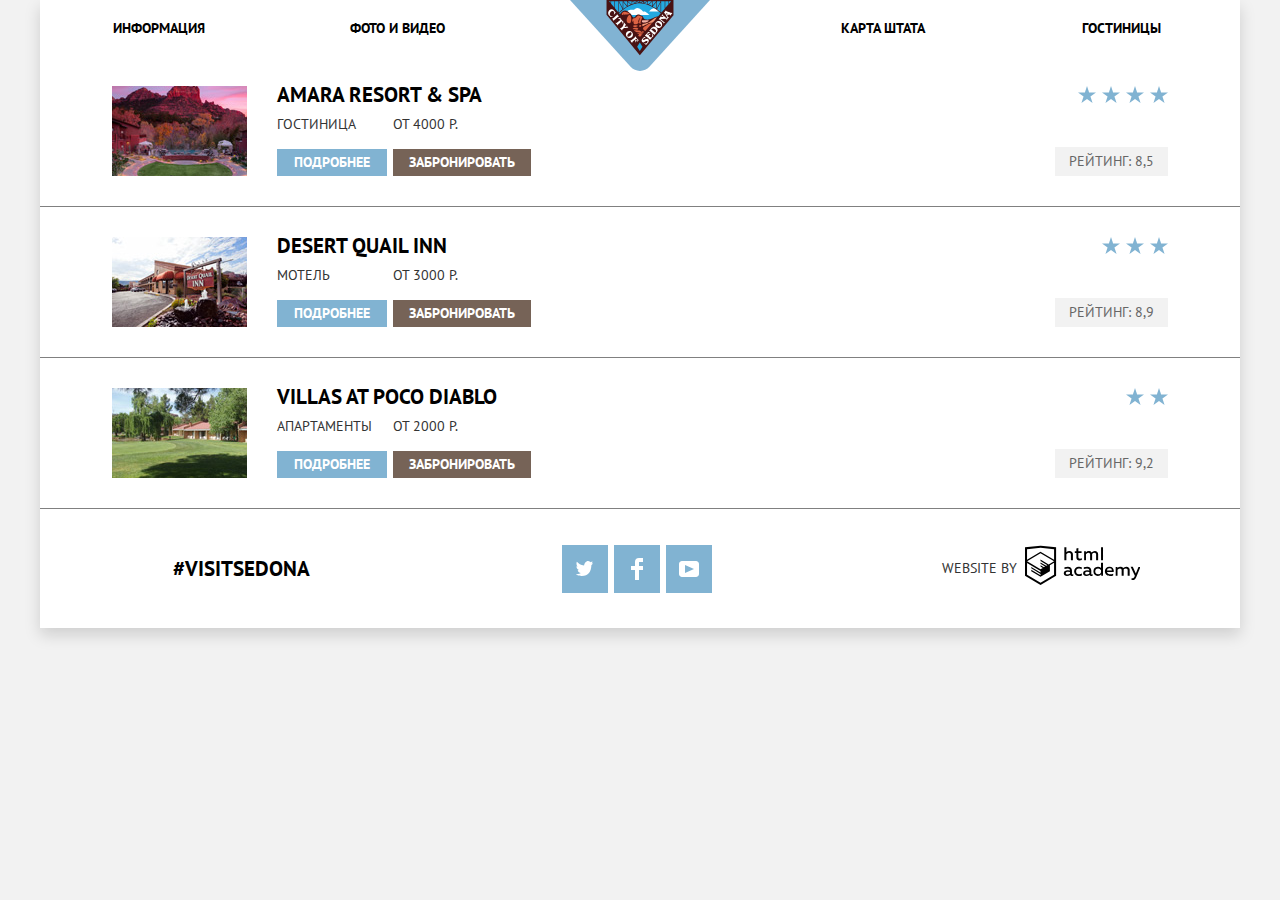
==== commit d0ef97cb: "Подогнал иннер под макет" ====
--- a/inner.html
+++ b/inner.html
@@ -102,13 +102,13 @@
                   <img src="img/star.svg" width="" height="" alt="Звезда">
                   <img src="img/star.svg" width="" height="" alt="Звезда">
                 </div>
-                <p class="rating">РЕЙТИНГ: 8,5</p>
+                <p class="rating">РЕЙТИНГ: 9,2</p>
               </div>
             </li>
           </ul>
         </section>
       </main>
-      <footer>
+      <footer class="inner-footer">
         <p class="hashtag"><b>#VISITSEDONA</b></p>
         <ul class="footer-social">
           <li><a class="social-button" href="#">
@@ -123,7 +123,7 @@
         </ul>
         <div class="trade-mark">
           <p>Website by</p>
-          <a href="https://htmlacademy.ru">
+          <a href="https://htmlacademy.ru/intensive/htmlcss">
             <svg xmlns="http://www.w3.org/2000/svg" data-name="Layer 1" viewBox="0 0 113 39" width="115" height="41">
                 <path fill="#000" d="M46.84 28.22a2.07 2.07 0 0 0 .58-.11v1.4a3.41 3.41 0 0 1-1.24.22 1.75 1.75 0 0 1-1.75-1 5.08 5.08 0 0 1-3.3 1.13c-1.59 0-3.06-.87-3.06-2.68 0-2.24 2.08-2.93 3.9-2.93a11.63 11.63 0 0 1 2.28.26v-.31c0-1.09-.8-1.86-2.3-1.86a7.79 7.79 0 0 0-3.15.67v-1.79a10.72 10.72 0 0 1 3.35-.58c2.48 0 4 1.18 4 3.83v3.14a.57.57 0 0 0 .69.61zm-6.76-1.19a1.42 1.42 0 0 0 1.64 1.29 3.56 3.56 0 0 0 2.53-1v-1.51a10.21 10.21 0 0 0-1.9-.22c-1.1.01-2.27.35-2.27 1.45zM53.06 20.62a5.29 5.29 0 0 1 2.7.67v1.79a4.28 4.28 0 0 0-2.42-.73 2.89 2.89 0 1 0 0 5.76 5.26 5.26 0 0 0 2.55-.67v1.8a6.58 6.58 0 0 1-2.9.6 4.42 4.42 0 0 1-4.72-4.54 4.54 4.54 0 0 1 4.79-4.68zM65.84 28.22a2.07 2.07 0 0 0 .58-.11v1.4a3.41 3.41 0 0 1-1.24.22 1.75 1.75 0 0 1-1.75-1 5.08 5.08 0 0 1-3.3 1.13c-1.59 0-3.06-.87-3.06-2.68 0-2.24 2.08-2.93 3.9-2.93a11.63 11.63 0 0 1 2.28.26v-.31c0-1.09-.8-1.86-2.3-1.86a7.79 7.79 0 0 0-3.15.67v-1.79a10.72 10.72 0 0 1 3.35-.58c2.48 0 4 1.18 4 3.83v3.14a.57.57 0 0 0 .69.61zm-6.76-1.19a1.42 1.42 0 0 0 1.64 1.29 3.56 3.56 0 0 0 2.53-1v-1.51a10.21 10.21 0 0 0-1.9-.22c-1.11.01-2.27.35-2.27 1.45zM76.67 16.85v12.76h-1.76v-1.39a4.07 4.07 0 0 1-3.35 1.62 4.62 4.62 0 0 1 0-9.22 4 4 0 0 1 3.15 1.37v-5.14h2zm-4.76 5.48a2.9 2.9 0 0 0 0 5.8 3 3 0 0 0 2.79-1.84v-2.13a3.06 3.06 0 0 0-2.79-1.83zM82.99 20.62c3.48 0 4.68 2.81 4.12 5.34h-6.58c.22 1.57 1.75 2.22 3.35 2.22a6.41 6.41 0 0 0 2.77-.62v1.68a7.5 7.5 0 0 1-3.14.6c-2.68 0-5-1.53-5-4.61a4.39 4.39 0 0 1 4.48-4.61zm.09 1.62a2.39 2.39 0 0 0-2.57 2.26h4.85a2.06 2.06 0 0 0-2.28-2.26zM89.1 29.61v-8.75h1.73v1.09a4 4 0 0 1 2.92-1.33 3 3 0 0 1 2.73 1.4 4.33 4.33 0 0 1 3.06-1.4 3.21 3.21 0 0 1 3.32 3.52v5.47h-2V24.2a1.67 1.67 0 0 0-1.73-1.84 2.94 2.94 0 0 0-2.17 1.18V29.61h-2V24.2a1.67 1.67 0 0 0-1.73-1.84 3.11 3.11 0 0 0-2.32 1.35v5.91h-2zM111.47 20.86h2l-4.1 9.93c-.95 2.28-2.19 3-3.52 3a5 5 0 0 1-1.15-.15v-1.66a3 3 0 0 0 .89.13c.95 0 1.66-.67 2.17-2l.18-.44-4.16-8.82h2.13l3 6.6zM40.66 1.53v5a4 4 0 0 1 2.83-1.2A3.41 3.41 0 0 1 47.1 8.9v5.41h-2V9.15a1.9 1.9 0 0 0-2-2.1 3.08 3.08 0 0 0-2.44 1.46v5.8h-2V1.53h2zM52.43 2.42v3.12h3.17v1.71h-3.17v4c0 1.15.53 1.53 1.66 1.53a4.71 4.71 0 0 0 1.77-.35v1.68a7.14 7.14 0 0 1-2.35.38 2.68 2.68 0 0 1-3-2.88V7.23h-1.6V5.52h1.57V2.88zM58.1 14.29V5.54h1.73v1.09a4 4 0 0 1 2.92-1.33 3 3 0 0 1 2.73 1.4 4.33 4.33 0 0 1 3.06-1.4 3.21 3.21 0 0 1 3.32 3.52v5.47h-2V8.88a1.67 1.67 0 0 0-1.73-1.84 2.94 2.94 0 0 0-2.17 1.18V14.29h-2V8.88a1.67 1.67 0 0 0-1.73-1.84 3.11 3.11 0 0 0-2.32 1.35v5.91h-2zM74.72 1.52h1.95v12.76h-1.95zM15.44.02h-.16L0 1.62v28l15.28 9.09 15.28-9.09v-28zm13.12 28.45l-13.28 7.9L2 28.47V16.99l13.22 7.87v1.43l-9.07-5.4v1.38l9.11 5.47v1.46l-9.1-5.42v1.38l9.11 5.47 9.19-5.5V19.22l4.1-2.45v11.67zm0-13.16l-3.65 2.14-1.68 1-8-4.76v1.38l6.84 4.07h-.06l-.15.09-1 .57-5.64-3.36v1.38l4.45 2.65-1.05.7-3.36-2v1.38l2.21 1.3-2.25 1.35-13.16-7.82 13.17-7.92zm0-1.39L15.21 6.05l-13.2 7.86V3.41l13.28-1.39 13.28 1.39v10.51z"/>
             </svg>
--- a/css/style.css
+++ b/css/style.css
@@ -478,7 +478,6 @@
   display: flex;
   justify-content: space-around;
   align-items: center;
-  padding: 42px 36px;
   box-sizing: border-box;
   width: 100%;
   background-color: #ffffff;
@@ -490,6 +489,7 @@
   bottom: 0px;
   right: 0px;
   opacity: 0.9;
+  padding: 42px 36px;
 }
 
 .hashtag,
@@ -597,7 +597,7 @@
 
 .hotel-price p {
   margin-top: 0;
-  margin-bottom: 10px;
+  margin-bottom: 14px;
 }
 
 .first-column {
@@ -631,7 +631,7 @@
   text-align: center;
   vertical-align: text-bottom;
   font-weight: bold;
-  padding: 5px 16px;
+  padding: 3px 16px;
 }
 
 .button-more {
@@ -656,6 +656,10 @@
   flex-direction: column;
   align-items: flex-end;
   justify-content: space-between;
+}
+
+.star img {
+  margin-left: 2px;
 }
 
 .rating {
@@ -665,3 +669,7 @@
   text-align: center;
   background-color: #f2f2f2;
 }
+
+.inner-footer {
+  padding: 35px 36px;
+}
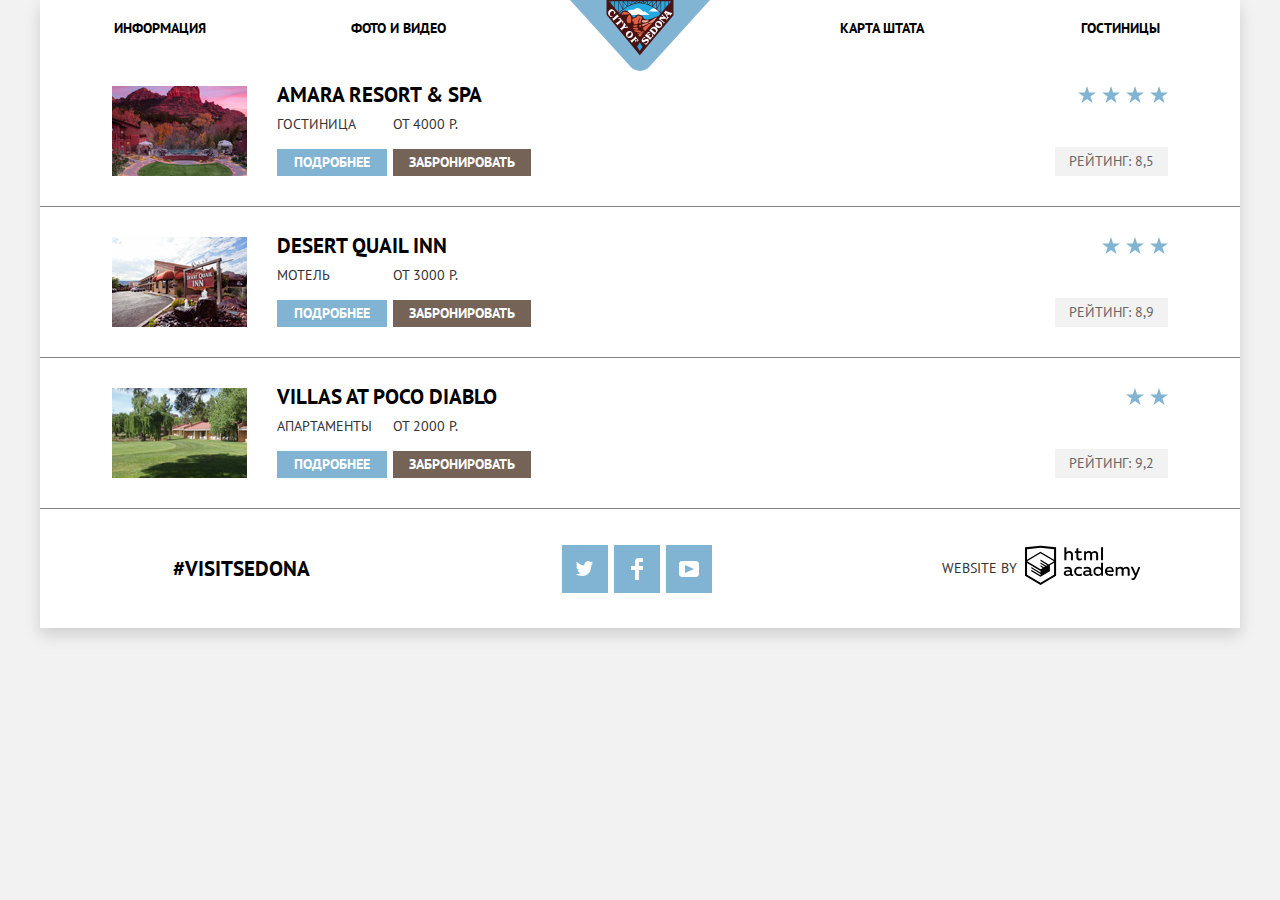
==== commit f82e0229: "Исправление ошибки после проверки валидатора" ====
--- a/inner.html
+++ b/inner.html
@@ -10,17 +10,14 @@
   <body>
     <div class="content">
       <header>
+        <img src="img/sedona-logo.svg" class="sedona-logo" width="140" height="72" alt="Логотип Седоны">
         <nav class="main-navigation">
           <ul class="site-navigation">
-            <div class="first-navigation">
-              <li><a href="info.html">ИНФОРМАЦИЯ</a></li>
-              <li><a href="photo.html">ФОТО И ВИДЕО</a></li>
-            </div>
-            <img src="img/sedona-logo.svg" class="sedona-logo" width="" height="" alt="Логотип Седоны»">
-            <div class="last-navigation">
-              <li><a href="map.html">КАРТА ШТАТА</a></li>
-              <li><a href="inner.html">ГОСТИНИЦЫ</a></li>
-            </div>
+            <li><a href="info.html">ИНФОРМАЦИЯ</a></li>
+            <li><a href="photo.html">ФОТО И ВИДЕО</a></li>
+            <li></li>
+            <li><a href="map.html">КАРТА ШТАТА</a></li>
+            <li><a href="inner.html">ГОСТИНИЦЫ</a></li>
           </ul>
         </nav>
       </header>
@@ -46,14 +43,14 @@
                 </div>
               </div>
               <a class="hotel-img" href="hotel-amara.html">
-                <img src="img/hotel-amara.jpg" width="" height="" alt="Гостиница Amara Resort & SPA">
+                <img src="img/hotel-amara.jpg" width="135" height="90" alt="Гостиница Amara Resort & SPA">
               </a>
               <div class="star-rating">
                 <div class="star">
-                    <img src="img/star.svg" width="" height="" alt="Звезда">
-                    <img src="img/star.svg" width="" height="" alt="Звезда">
-                    <img src="img/star.svg" width="" height="" alt="Звезда">
-                    <img src="img/star.svg" width="" height="" alt="Звезда">
+                    <img src="img/star.svg" width="18" height="17" alt="Звезда">
+                    <img src="img/star.svg" width="18" height="17" alt="Звезда">
+                    <img src="img/star.svg" width="18" height="17" alt="Звезда">
+                    <img src="img/star.svg" width="18" height="17" alt="Звезда">
                 </div>
                 <p class="rating">РЕЙТИНГ: 8,5</p>
               </div>
@@ -71,13 +68,13 @@
                 </div>
               </div>
               <a class="hotel-img" href="hotel-desert.html">
-                <img src="img/hotel-desert.jpg" width="" height="" alt="Мотель Desert Quail Inn">
+                <img src="img/hotel-desert.jpg" width="135" height="90" alt="Мотель Desert Quail Inn">
               </a>
               <div class="star-rating">
                 <div class="star">
-                  <img src="img/star.svg" width="" height="" alt="Звезда">
-                  <img src="img/star.svg" width="" height="" alt="Звезда">
-                  <img src="img/star.svg" width="" height="" alt="Звезда">
+                  <img src="img/star.svg" width="18" height="17" alt="Звезда">
+                  <img src="img/star.svg" width="18" height="17" alt="Звезда">
+                  <img src="img/star.svg" width="18" height="17" alt="Звезда">
                 </div>
                 <p class="rating">РЕЙТИНГ: 8,9</p>
               </div>
@@ -95,12 +92,12 @@
                 </div>
               </div>
               <a class="hotel-img" href="hotel-villas.html">
-                <img src="img/hotel-villas.jpg" width="" height="" alt="Апартаменты Villas at poco diablo">
+                <img src="img/hotel-villas.jpg" width="135" height="90" alt="Апартаменты Villas at poco diablo">
               </a>
               <div class="star-rating">
                 <div class="star">
-                  <img src="img/star.svg" width="" height="" alt="Звезда">
-                  <img src="img/star.svg" width="" height="" alt="Звезда">
+                  <img src="img/star.svg" width="18" height="17" alt="Звезда">
+                  <img src="img/star.svg" width="18" height="17" alt="Звезда">
                 </div>
                 <p class="rating">РЕЙТИНГ: 9,2</p>
               </div>
@@ -111,14 +108,20 @@
       <footer class="inner-footer">
         <p class="hashtag"><b>#VISITSEDONA</b></p>
         <ul class="footer-social">
-          <li><a class="social-button" href="#">
-            <img src="img/twitter.svg" width="" height="" alt="Twitter">
+          <li><a class="social-button" href="#"><span class="visually-hidden">Twitter</span>
+            <svg xmlns="http://www.w3.org/2000/svg" xmlns:xlink="http://www.w3.org/1999/xlink" viewBox="0 0 17 15" width="17" height="15">
+                <path fill="#FFF" d="M10.95.144c1.685-.496 2.984.27 3.577 1.179.673-.231 1.331-.481 2.011-.708a2.345 2.345 0 0 1-.857 1.768c.685.17 1.304-.491 1.304-.491-.169 1-1.006 1.788-1.563 2.024-.231 6.75-3.175 11.217-10.077 11.082h-.446c-.41 0-4.164-.46-4.898-1.887 2.271.196 3.893-.422 4.693-1.177-.96-.3-2.679-.477-2.979-2.95.349.106.564.228 1.19.119C1.705 8.247.374 7.53.448 5.33c.285.328 1.067.536 1.34.472C1.085 5.561-.182 2.442.894.85c1.818 1.854 3.735 3.606 7.152 3.773C8.254 2.33 9.183.793 10.95.144z"/>
+            </svg>
           </a></li>
-          <li><a class="social-button" href="#">
-            <img src="img/facebook.svg" width="" height="" alt="Facebook">
+          <li><a class="social-button" href="#"><span class="visually-hidden">Facebook</span>
+            <svg xmlns="http://www.w3.org/2000/svg" viewBox="0 0 12 22" width="12" height="22">
+                <path fill="#FFF" d="M12 4V0H8a4 4 0 0 0-4 4v4H0v4h4v10h4V12h4V8H8V4h4z"/>
+            </svg>
           </a></li>
-          <li><a class="social-button" href="#">
-            <img src="img/youtube.svg" width="" height="" alt="Youtube">
+          <li><a class="social-button" href="#"><span class="visually-hidden">Youtube</span>
+            <svg xmlns="http://www.w3.org/2000/svg" xmlns:xlink="http://www.w3.org/1999/xlink" viewBox="0 0 20 16" width="20" height="16">
+                <path fill="#FFF" d="M17 0H3C1.35 0 0 1.35 0 3v10c0 1.65 1.35 3 3 3h14c1.65 0 3-1.35 3-3V3c0-1.65-1.35-3-3-3zM6.027 11.998V4.002L15.014 8l-8.987 3.998z"/>
+            </svg>
           </a></li>
         </ul>
         <div class="trade-mark">
--- a/css/style.css
+++ b/css/style.css
@@ -89,15 +89,21 @@
   padding: 15px 0;
   list-style: none;
   display: flex;
-  justify-content: space-between;
-  align-items: center;
-}
-
-.first-navigation,
-.last-navigation {
-  width: 478px;
-  display: flex;
-  justify-content: space-around;
+  /*  justify-content: space-around; */
+  /* align-items: left; */
+}
+
+.site-navigation li {
+  width: 239px;
+  display: flex;
+}
+
+.site-navigation a {
+  margin: auto;
+}
+
+.site-navigation li:nth-child(3) {
+  width: 244px;
 }
 
 .sedona-logo {
@@ -105,10 +111,6 @@
   top: 0;
   left: 50%;
   margin-left: -70px;
-}
-
-.sedona-reasons-top {
-  margin: 0;
 }
 
 .sedona-reasons {
@@ -157,6 +159,14 @@
   padding: 0 60px;
 }
 
+.sedona-reasons-top {
+  margin: 0;
+}
+
+.true-town {
+  width: 1200px;
+}
+
 .true-town div,
 .bridge {
   display: flex;
@@ -186,10 +196,12 @@
 
 .trues {
   display: flex;
+  flex-wrap: wrap;
   padding: 0;
 }
 
 .trues li {
+  box-sizing: border-box;
   width: 400px;
   padding: 131px 55px 82px 55px;
   position: relative;
@@ -239,9 +251,14 @@
 
 .last-reasons {
   display: flex;
+  flex-wrap: wrap;
+  /* box-sizing: border-box; */
+  padding: 20px 0 59px 0;
+  margin: 0;
+  /* padding-top: 48px;
+  padding-bottom: 63px; */
+  list-style: none;
   background-color: #eeeeee;
-  padding-top: 48px;
-  padding-bottom: 63px;
 }
 
 .last-reasons li {
@@ -249,6 +266,10 @@
   padding-right: 72px;
 }
 
+.last-reasons h3 {
+  margin-top: 28px;
+}
+
 .last-reasons .road {
   padding-left: 65px;
   padding-right: 65px;
@@ -262,7 +283,7 @@
 .search-hotels .interest {
   font-size: 30px;
   line-height: 36px;
-  margin-top: 48px;
+  margin-top: 52px;
   margin-bottom: 23px;
   color: #000000;
 }
@@ -489,7 +510,7 @@
   bottom: 0px;
   right: 0px;
   opacity: 0.9;
-  padding: 42px 36px;
+  padding: 36px 36px 42px 36px;
 }
 
 .hashtag,
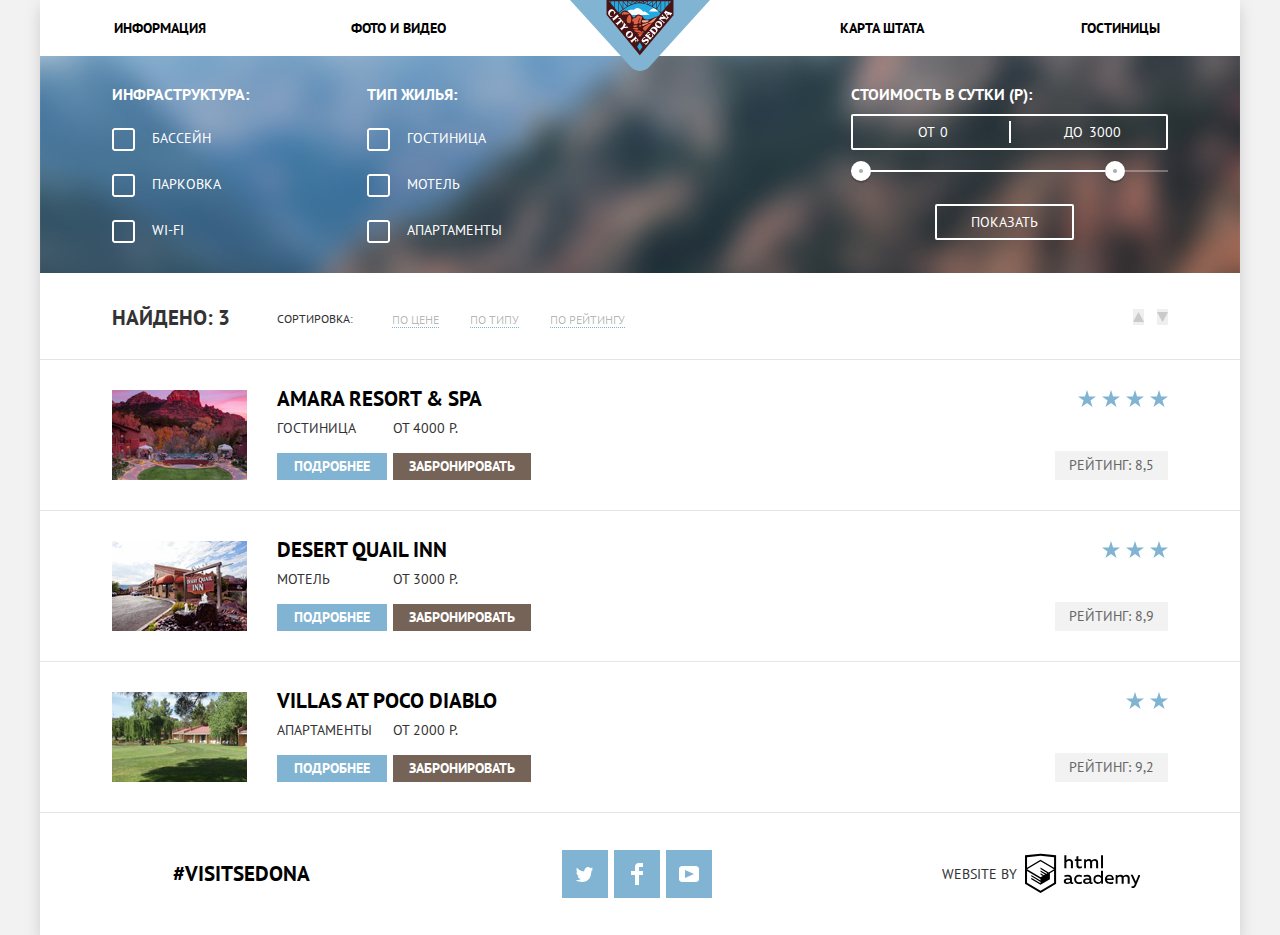
==== commit b37286f3: "Полностью завершил личный проект" ====
--- a/inner.html
+++ b/inner.html
@@ -10,7 +10,7 @@
   <body>
     <div class="content">
       <header>
-        <img src="img/sedona-logo.svg" class="sedona-logo" width="140" height="72" alt="Логотип Седоны">
+        <a href="index.html"><img src="img/sedona-logo.svg" class="sedona-logo" width="140" height="72" alt="Логотип Седоны"></a>
         <nav class="main-navigation">
           <ul class="site-navigation">
             <li><a href="info.html">ИНФОРМАЦИЯ</a></li>
@@ -23,9 +23,68 @@
       </header>
       <main class="inner-page">
         <h1 class="visually-hidden">Жильё в Седоне</h1>
-        <section class="filters">
+        <section>
           <h2 class="visually-hidden">Фильтр жилья</h2>
-          <!-- Здесь будет форма -->
+          <form class="filters" method="get" action="https://echo.htmlacademy.ru">
+            <fieldset class="infrastructure">
+              <legend>ИНФРАСТРУКТУРА:</legend>
+              <label class="custom-checkbox">
+                <input type="checkbox" class="visually-hidden"><span></span>БАССЕЙН
+              </label>
+              <label class="custom-checkbox">
+                <input type="checkbox" class="visually-hidden"><span></span>ПАРКОВКА
+              </label>
+              <label class="custom-checkbox">
+                <input type="checkbox" class="visually-hidden"><span></span>WI-FI
+              </label>
+            </fieldset>
+            <fieldset class="house">
+              <legend>ТИП ЖИЛЬЯ:</legend>
+              <label class="custom-checkbox">
+                <input type="checkbox" class="visually-hidden"><span></span>ГОСТИНИЦА
+              </label>
+              <label class="custom-checkbox">
+                <input type="checkbox" class="visually-hidden"><span></span>МОТЕЛЬ
+              </label>
+              <label class="custom-checkbox">
+                <input type="checkbox" class="visually-hidden"><span></span>АПАРТАМЕНТЫ
+              </label>
+            </fieldset>
+            <div class="filter-range">
+              <div class="filter-range-title">Стоимость в сутки (р):</div>
+              <div class="price-controls">
+                <label class="min-price">от <input type="text" name="min-price" value="0"></label>
+                <label class="max-price">до <input type="text" name="max-price" value="3000"></label>
+              </div>
+              <div class="range-controls">
+                <div class="scale">
+                  <div class="bar"></div>
+                </div>
+                <div class="range-toggle range-toggle-min"></div>
+                <div class="range-toggle range-toggle-max"></div>
+              </div>
+              <button class="btn-transparent" type="submit">Показать</button>
+            </div>
+          </form>
+        </section>
+        <section class="sorting">
+          <p class="result">НАЙДЕНО: 3</p>
+          <p>СОРТИРОВКА:</p>
+          <button class="sorting-button"><span>ПО ЦЕНЕ</span></button>
+          <button class="sorting-button"><span>ПО ТИПУ</span></button>
+          <button class="sorting-button"><span>ПО РЕЙТИНГУ</span></button>
+          <div class="sorting-up-down">
+            <button class="sorting-up">
+              <svg xmlns="http://www.w3.org/2000/svg" width="11" height="10" viewBox="0 0 11 10" fill="#cacaca">
+                  <path d="M5.5 0L0 10h11z"/>
+              </svg>
+            </button>
+            <button class="sorting-down">
+              <svg xmlns="http://www.w3.org/2000/svg" width="11" height="10" viewBox="0 0 11 10" fill="#cacaca">
+                  <path d="M5.5 10L0 0h11"/>
+              </svg>
+            </button>
+          </div>
         </section>
         <section class="catalog">
           <h2 class="visually-hidden">Список жилья</h2>
--- a/css/style.css
+++ b/css/style.css
@@ -46,8 +46,8 @@
 
 .welcome-sedona {
   background-image:
-    url(/Users/belinsky/Documents/GitHub/913447-sedona-24/img/polygon.svg),
-    url(/Users/belinsky/Documents/GitHub/913447-sedona-24/img/background.jpg);
+    url('../img/polygon.svg'),
+    url('../img/background.jpg');
   background-color: black;
   width: 100%;
   height: 509px;
@@ -142,8 +142,8 @@
   margin-bottom: 50px;
 }
 
-.sedona-reasons-top,
-.sedona-reasons-top li {
+.sedona-big-reasons,
+.sedona-big-reasons li {
   list-style: none;
   padding: 0;
 }
@@ -159,7 +159,7 @@
   padding: 0 60px;
 }
 
-.sedona-reasons-top {
+.sedona-big-reasons {
   margin: 0;
 }
 
@@ -170,7 +170,8 @@
 .true-town div,
 .bridge {
   display: flex;
-  height: 256px;
+  align-items: center;
+  /* height: 256px; */
   color: #ffffff;
   background-color: #81b3d2;
 }
@@ -184,9 +185,12 @@
   padding: 46px 60px 60px 60px;
 }
 
-.true-town-img {
-  box-sizing: border-box;
+.big-reasons-img {
+  box-sizing: border-box;
+  align-items: center;
+  /* align-content: center; */
   width: 800px;
+  height: 256px;
 }
 
 .sedona-reasons span {
@@ -220,7 +224,7 @@
   top: 60px;
   left: 50%;
   margin-left: -37px;
-  background-image: url(/Users/belinsky/Documents/GitHub/913447-sedona-24/img/house.svg);
+  background-image: url('../img/house.svg');
 }
 
 .trues li:nth-child(2)::before {
@@ -231,7 +235,7 @@
   top: 61px;
   left: 50%;
   margin-left: -37px;
-  background-image: url(/Users/belinsky/Documents/GitHub/913447-sedona-24/img/burger.svg);
+  background-image: url('../img/burger.svg');
 }
 
 .trues li:nth-child(3)::before {
@@ -242,14 +246,14 @@
   top: 56px;
   left: 50%;
   margin-left: -32px;
-  background-image: url(/Users/belinsky/Documents/GitHub/913447-sedona-24/img/gift.svg);
+  background-image: url('../img/gift.svg');
 }
 
 .bridge-description {
    padding: 46px 45px 60px 45px;
 }
 
-.last-reasons {
+.sedona-small-reasons {
   display: flex;
   flex-wrap: wrap;
   /* box-sizing: border-box; */
@@ -261,16 +265,16 @@
   background-color: #eeeeee;
 }
 
-.last-reasons li {
+.sedona-small-reasons li {
   padding-left: 72px;
   padding-right: 72px;
 }
 
-.last-reasons h3 {
+.sedona-small-reasons h3 {
   margin-top: 28px;
 }
 
-.last-reasons .road {
+.sedona-small-reasons .road {
   padding-left: 65px;
   padding-right: 65px;
 }
@@ -425,22 +429,23 @@
   position: relative;
 }
 
-.search .date-box::after {
-  content: "";
+.search svg {
+  /* content: ""; */
   position: absolute;
   top: 9px;
   right: 9px;
   width: 21px;
   height: 22px;
-  background-image: url(/Users/belinsky/Documents/GitHub/913447-sedona-24/img/calendar.svg);
-}
-
-.date-box:hover::after {
-  background-image: url(/Users/belinsky/Documents/GitHub/913447-sedona-24/img/calendar-hover.svg);
-}
-
-.date-box:active::after  {
-  background-image: url(/Users/belinsky/Documents/GitHub/913447-sedona-24/img/calendar-active.svg);
+}
+
+.date-box:hover svg {
+  fill: #231f20;
+  /* background-image: url(/Users/belinsky/Documents/GitHub/913447-sedona-24/img/calendar-hover.svg); */
+}
+
+.date-box:active  svg {
+  fill: #81b3d2;
+  /* background-image: url(/Users/belinsky/Documents/GitHub/913447-sedona-24/img/calendar-active.svg); */
 }
 
 .search .bigs-kids {
@@ -582,6 +587,280 @@
 
 /* ////////////// стили для inner ///////////////////*/
 
+.filters {
+  display: flex;
+  justify-content: flex-start;
+  padding: 28px 72px 20px 72px;
+  color: #ffffff;
+  background-image: url('../img/filter-background.jpg');
+  background-position: center -300px;
+}
+
+.filters fieldset {
+  display: flex;
+  flex-direction: column;
+  box-sizing: border-box;
+  width: 239px;
+  margin: 0 16px 0 0;
+  padding: 0;
+  /* padding: 24px 48px 20px 72px; */
+  /* margin: auto; */
+  border: none;
+}
+
+.filters legend {
+  padding-bottom: 23px;
+  font-size: 16px;
+  font-weight: bold;
+}
+
+.custom-checkbox {
+  position: relative;
+  padding-left: 40px;
+  cursor: pointer;
+  margin-bottom: 25px;
+}
+
+.filters .custom-checkbox:last-child {
+  margin-bottom: 12px;
+}
+
+.custom-checkbox input[type="checkbox"] + span {
+  position: absolute;
+  width: 27px;
+  height: 23px;
+  left: 0px;
+  /* background-color: #000000; */
+  background-image: url('../img/checkbox-off.svg');
+  background-repeat: no-repeat;
+}
+
+.custom-checkbox input[type="checkbox"]:focus + span {
+  border-color: #663d15;
+  outline: thin dotted;
+  outline: 5px auto -webkit-focus-ring-color;
+}
+
+.custom-checkbox input[type="checkbox"]:checked + span {
+  background-image: url('../img/checkbox-on.svg');
+}
+
+.custom-checkbox input[type="checkbox"]:disabled + span {
+  background-image: url('../img/checkbox-off-dis.svg');
+}
+
+.custom-checkbox input[type="checkbox"]:checked:disabled + span {
+  background-image: url('../img/checkbox-on-dis.svg');
+}
+
+.sorting {
+  position: relative;
+  display: flex;
+  align-items: center;
+  padding: 22px 72px 19px 72px;
+  border-bottom: 1px solid #e5e5e5;
+}
+
+.sorting .sorting-button {
+  margin-top: 4px;
+  font-size: 12px;
+  line-height: 18px;
+  background-color: transparent;
+  border: none;
+  cursor: pointer;
+}
+
+.sorting .result {
+  margin: 0 47px 0 0;
+  font-size: 21px;
+  line-height: 26px;
+  font-weight: bold;
+}
+
+.result + p {
+  font-size: 12px;
+  line-height: 18px;
+  margin-right: 33px;
+  margin-top: 15px;
+}
+
+.sorting-button {
+  margin-right: 19px;
+}
+
+.sorting-button span {
+  border-bottom: 1px dotted #81b3d2;
+  color: rgba(0, 0, 0, 0.3);
+}
+
+.sorting-button-current span {
+  border-bottom: none;
+  color: #81b3d2;
+}
+
+.sorting-button:hover span,
+.sorting-button:focus span {
+  border-bottom: 1px dotted #81b3d2;
+  color: #81b3d2;
+}
+
+.sorting-button:active span {
+  border-bottom: none;
+  color: #000000;
+}
+
+.sorting-up-down {
+  margin-left: auto;
+}
+
+.sorting-up,
+.sorting-down {
+  border: none;
+  padding: 0;
+  cursor: pointer;
+}
+
+.sorting-up {
+  margin-right: 9px;
+}
+
+.sorting-up:hover path,
+.sorting-down:hover path,
+.sorting-up:focus path,
+.sorting-down:focus path {
+  fill: #000000;
+}
+
+.sorting-up:active path,
+.sorting-down:active path,
+.sorting-up-current path,
+.sorting-down-current path {
+  fill: #81b3d2;
+}
+
+.filter-range {
+  width: 317px;
+  margin-left: auto;
+  /* margin: 50px auto; /* для демо */
+  color: #ffffff;
+  text-transform: uppercase;
+}
+
+.filter-range-title {
+  margin-bottom: 9px;
+  font-weight: 600;
+  font-size: 16px;
+  line-height: 21px;
+}
+
+.price-controls {
+  position: relative;
+  height: 32px;
+  margin-bottom: 20px;
+  font-size: 0;
+  border: 2px solid #ffffff;
+  border-radius: 2px;
+}
+
+.price-controls::after {
+  content: "";
+  position: absolute;
+  top: 50%;
+  left: 50%;
+  width: 2px;
+  height: 22px;
+  background: #ffffff;
+  transform: translate(-50%, -50%);
+}
+
+.price-controls label {
+  display: inline-block;
+  margin-top: 5px;
+  font-size: 14px;
+  line-height: 21px;
+  vertical-align: top;
+  cursor: pointer;
+}
+
+.price-controls .min-price {
+  width: 90px;
+  padding-left: 65px;
+}
+
+.price-controls .max-price {
+  width: 90px;
+  padding-left: 56px;
+}
+
+.price-controls input {
+  width: 50px;
+  margin: 0;
+  color: inherit;
+  font: inherit;
+  background: none;
+  border: none;
+}
+
+.range-controls {
+  position: relative;
+  margin-bottom: 32px;
+}
+
+.range-controls .scale {
+  height: 2px;
+  background: rgba(255, 255, 255, 0.3);
+}
+
+.range-controls .bar {
+  width: 80%;
+  height: 2px;
+  background: #ffffff;
+}
+
+.range-toggle {
+  position: absolute;
+  top: -9px;
+  width: 4px;
+  height: 4px;
+  background: #ababab;
+  border: 8px solid #ffffff;
+  border-radius: 50%;
+  box-shadow: 0 2px 1px 0 rgba(0, 1, 1, 0.2);
+  cursor: pointer;
+}
+
+.range-toggle:hover {
+  background: #1c4f80;
+}
+
+.range-toggle-min {
+  left: 0;
+}
+
+.range-toggle-max {
+  left: 80%;
+}
+
+.btn-transparent {
+  display: block;
+  margin-left: 84px;
+  padding: 6px 34px;
+  font-size: 14px;
+  line-height: 20px;
+  color: #ffffff;
+  text-transform: uppercase;
+  background: transparent;
+  border: 2px solid #ffffff;
+  border-radius: 2px;
+  cursor: pointer;
+}
+
+.btn-transparent:hover {
+  color: #000000;
+  background: #ffffff;
+}
+
+
 .catalog-list {
   list-style: none;
   margin: 0;
@@ -593,7 +872,7 @@
   justify-content: flex-start;
   height: 90px;
   padding: 30px 72px;
-  border-bottom: 1px solid grey;
+  border-bottom: 1px solid #e5e5e5;
 }
 
 .hotel-img {
@@ -694,3 +973,7 @@
 .inner-footer {
   padding: 35px 36px;
 }
+
+.inner-footer .trade-mark a {
+  margin-top: 5px;
+}
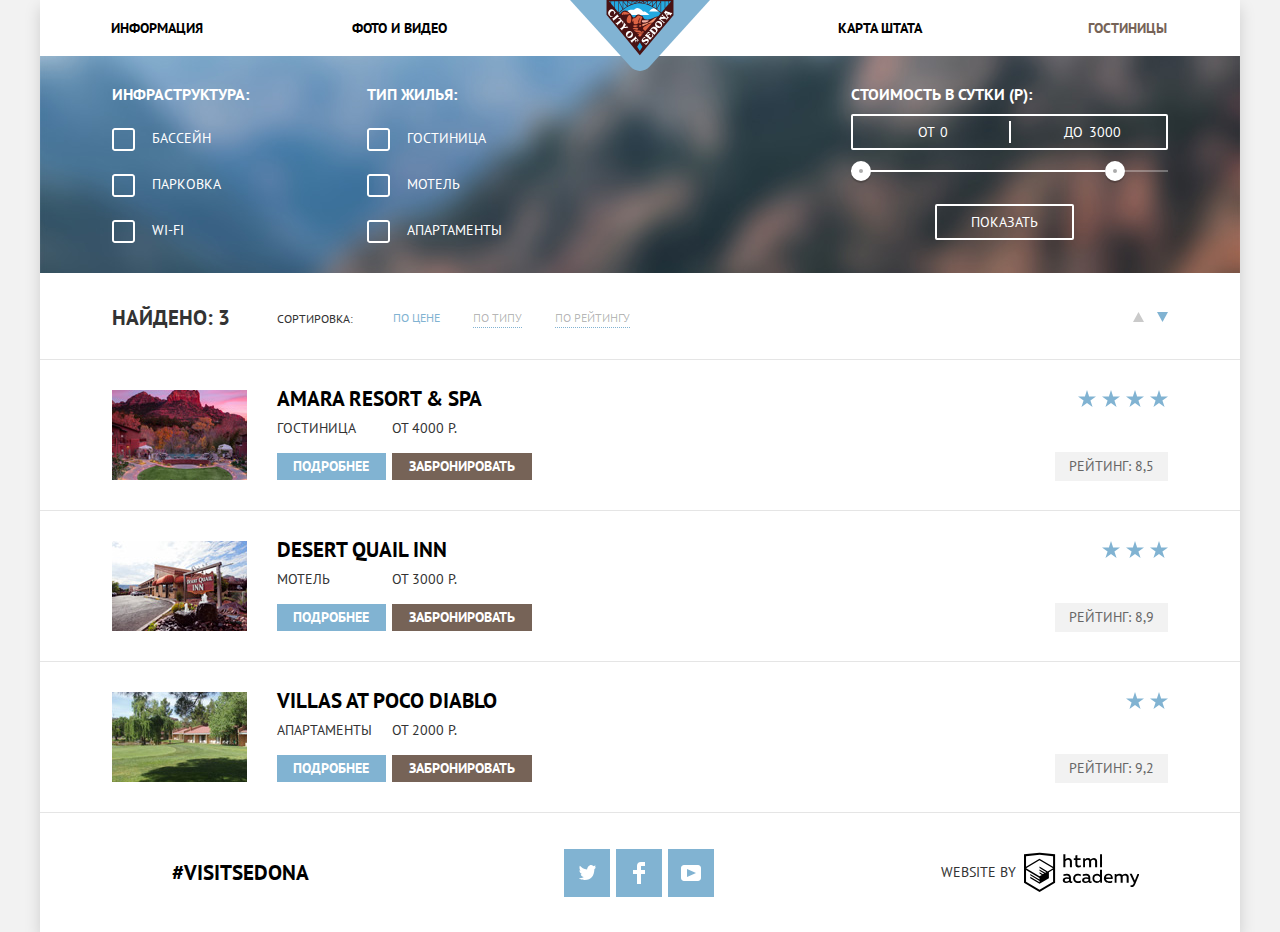
==== commit 1525fa46: "Исправил замечания после первой проверки на защите" ====
--- a/inner.html
+++ b/inner.html
@@ -13,11 +13,10 @@
         <a href="index.html"><img src="img/sedona-logo.svg" class="sedona-logo" width="140" height="72" alt="Логотип Седоны"></a>
         <nav class="main-navigation">
           <ul class="site-navigation">
-            <li><a href="info.html">ИНФОРМАЦИЯ</a></li>
-            <li><a href="photo.html">ФОТО И ВИДЕО</a></li>
-            <li></li>
-            <li><a href="map.html">КАРТА ШТАТА</a></li>
-            <li><a href="inner.html">ГОСТИНИЦЫ</a></li>
+            <li><a href="info.html">информация</a></li>
+            <li><a href="photo.html">фото и видео</a></li>
+            <li><a href="map.html">карта штата</a></li>
+            <li><a href="inner.html" class="site-navigation-current">гостиницы</a></li>
           </ul>
         </nav>
       </header>
@@ -27,27 +26,27 @@
           <h2 class="visually-hidden">Фильтр жилья</h2>
           <form class="filters" method="get" action="https://echo.htmlacademy.ru">
             <fieldset class="infrastructure">
-              <legend>ИНФРАСТРУКТУРА:</legend>
-              <label class="custom-checkbox">
-                <input type="checkbox" class="visually-hidden"><span></span>БАССЕЙН
-              </label>
-              <label class="custom-checkbox">
-                <input type="checkbox" class="visually-hidden"><span></span>ПАРКОВКА
+              <legend>инфраструктура:</legend>
+              <label class="custom-checkbox">
+                <input type="checkbox" class="visually-hidden"><span></span>бассейн
+              </label>
+              <label class="custom-checkbox">
+                <input type="checkbox" class="visually-hidden"><span></span>парковка
               </label>
               <label class="custom-checkbox">
                 <input type="checkbox" class="visually-hidden"><span></span>WI-FI
               </label>
             </fieldset>
             <fieldset class="house">
-              <legend>ТИП ЖИЛЬЯ:</legend>
-              <label class="custom-checkbox">
-                <input type="checkbox" class="visually-hidden"><span></span>ГОСТИНИЦА
-              </label>
-              <label class="custom-checkbox">
-                <input type="checkbox" class="visually-hidden"><span></span>МОТЕЛЬ
-              </label>
-              <label class="custom-checkbox">
-                <input type="checkbox" class="visually-hidden"><span></span>АПАРТАМЕНТЫ
+              <legend>тип жилья:</legend>
+              <label class="custom-checkbox">
+                <input type="checkbox" class="visually-hidden"><span></span>гостиница
+              </label>
+              <label class="custom-checkbox">
+                <input type="checkbox" class="visually-hidden"><span></span>мотель
+              </label>
+              <label class="custom-checkbox">
+                <input type="checkbox" class="visually-hidden"><span></span>апартаменты
               </label>
             </fieldset>
             <div class="filter-range">
@@ -68,22 +67,22 @@
           </form>
         </section>
         <section class="sorting">
-          <p class="result">НАЙДЕНО: 3</p>
-          <p>СОРТИРОВКА:</p>
-          <button class="sorting-button"><span>ПО ЦЕНЕ</span></button>
-          <button class="sorting-button"><span>ПО ТИПУ</span></button>
-          <button class="sorting-button"><span>ПО РЕЙТИНГУ</span></button>
+          <p class="result">найдено: 3</p>
+          <p>сортировка:</p>
+          <a class="sorting-button sorting-button-current">по цене</a>
+          <a class="sorting-button">по типу</a>
+          <a class="sorting-button">по рейтингу</a>
           <div class="sorting-up-down">
-            <button class="sorting-up">
+            <a class="sorting-up">
               <svg xmlns="http://www.w3.org/2000/svg" width="11" height="10" viewBox="0 0 11 10" fill="#cacaca">
                   <path d="M5.5 0L0 10h11z"/>
               </svg>
-            </button>
-            <button class="sorting-down">
+            </a>
+            <a class="sorting-down sorting-down-current">
               <svg xmlns="http://www.w3.org/2000/svg" width="11" height="10" viewBox="0 0 11 10" fill="#cacaca">
                   <path d="M5.5 10L0 0h11"/>
               </svg>
-            </button>
+            </a>
           </div>
         </section>
         <section class="catalog">
@@ -92,14 +91,18 @@
             <li class="hotel-card">
               <div class="hotel-info">
                 <h3 class="hotel-name">
-                  <a href="hotel-amara.html">AMARA RESORT & SPA</a>
+                  <a href="hotel-amara.html">amara resort & spa</a>
                 </h3>
-                <div class="hotel-price">
-                  <p class="first-column">ГОСТИНИЦА</p>
-                  <p>ОТ 4000 Р.</p>
-                  <a href="hotel-amara.html" class="button-inner button-more">ПОДРОБНЕЕ</a>
-                  <a href="#" class="button-inner button-reserv">ЗАБРОНИРОВАТЬ</a>
-                </div>
+                <table class="hotel-price">
+                  <tr>
+                    <td>гостиница</td>
+                    <td>от 4000 р.</td>
+                  </tr>
+                  <tr>
+                    <td><a href="hotel-amara.html" class="button-inner button-more">подробнее</a></td>
+                    <td><a href="#" class="button-inner button-reserv">забронировать</a></td>
+                  </tr>
+                </table>
               </div>
               <a class="hotel-img" href="hotel-amara.html">
                 <img src="img/hotel-amara.jpg" width="135" height="90" alt="Гостиница Amara Resort & SPA">
@@ -111,20 +114,24 @@
                     <img src="img/star.svg" width="18" height="17" alt="Звезда">
                     <img src="img/star.svg" width="18" height="17" alt="Звезда">
                 </div>
-                <p class="rating">РЕЙТИНГ: 8,5</p>
+                <p class="rating">рейтинг: 8,5</p>
               </div>
             </li>
             <li class="hotel-card">
               <div class="hotel-info">
                 <h3 class="hotel-name">
-                  <a href="hotel-desert.html">DESERT QUAIL INN</a>
+                  <a href="hotel-desert.html">desert quail inn</a>
                 </h3>
-                <div class="hotel-price">
-                  <p class="first-column">МОТЕЛЬ</p>
-                  <p>ОТ 3000 Р.</p>
-                  <a href="hotel-desert.html" class="button-inner button-more">ПОДРОБНЕЕ</a>
-                  <a href="#" class="button-inner button-reserv">ЗАБРОНИРОВАТЬ</a>
-                </div>
+                <table class="hotel-price">
+                  <tr>
+                    <td>мотель</td>
+                    <td>от 3000 р.</td>
+                  </tr>
+                  <tr>
+                    <td><a href="hotel-desert.html" class="button-inner button-more">подробнее</a></td>
+                    <td><a href="#" class="button-inner button-reserv">забронировать</a></td>
+                  </tr>
+                </table>
               </div>
               <a class="hotel-img" href="hotel-desert.html">
                 <img src="img/hotel-desert.jpg" width="135" height="90" alt="Мотель Desert Quail Inn">
@@ -135,20 +142,24 @@
                   <img src="img/star.svg" width="18" height="17" alt="Звезда">
                   <img src="img/star.svg" width="18" height="17" alt="Звезда">
                 </div>
-                <p class="rating">РЕЙТИНГ: 8,9</p>
+                <p class="rating">рейтинг: 8,9</p>
               </div>
             </li>
             <li class="hotel-card">
               <div class="hotel-info">
                 <h3 class="hotel-name">
-                  <a href="hotel-villas.html">VILLAS AT POCO DIABLO</a>
+                  <a href="hotel-villas.html">villas at poco diablo</a>
                 </h3>
-                <div class="hotel-price">
-                  <p class="first-column">АПАРТАМЕНТЫ</p>
-                  <p>ОТ 2000 Р.</p>
-                  <a href="hotel-villas.html" class="button-inner button-more">ПОДРОБНЕЕ</a>
-                  <a href="#" class="button-inner button-reserv">ЗАБРОНИРОВАТЬ</a>
-                </div>
+                <table class="hotel-price">
+                  <tr>
+                    <td>апартаменты</td>
+                    <td>от 2000 р.</td>
+                  </tr>
+                  <tr>
+                    <td><a href="hotel-villas.html" class="button-inner button-more">подробнее</a></td>
+                    <td><a href="#" class="button-inner button-reserv">забронировать</a></td>
+                  </tr>
+                </table>
               </div>
               <a class="hotel-img" href="hotel-villas.html">
                 <img src="img/hotel-villas.jpg" width="135" height="90" alt="Апартаменты Villas at poco diablo">
@@ -158,15 +169,17 @@
                   <img src="img/star.svg" width="18" height="17" alt="Звезда">
                   <img src="img/star.svg" width="18" height="17" alt="Звезда">
                 </div>
-                <p class="rating">РЕЙТИНГ: 9,2</p>
+                <p class="rating">рейтинг: 9,2</p>
               </div>
             </li>
           </ul>
         </section>
       </main>
-      <footer class="inner-footer">
-        <p class="hashtag"><b>#VISITSEDONA</b></p>
-        <ul class="footer-social">
+      <footer class="footer inner-footer">
+        <div class="footer-item">
+          <p class="hashtag">#VISITSEDONA</p>
+        </div>
+        <ul class="footer-item footer-social">
           <li><a class="social-button" href="#"><span class="visually-hidden">Twitter</span>
             <svg xmlns="http://www.w3.org/2000/svg" xmlns:xlink="http://www.w3.org/1999/xlink" viewBox="0 0 17 15" width="17" height="15">
                 <path fill="#FFF" d="M10.95.144c1.685-.496 2.984.27 3.577 1.179.673-.231 1.331-.481 2.011-.708a2.345 2.345 0 0 1-.857 1.768c.685.17 1.304-.491 1.304-.491-.169 1-1.006 1.788-1.563 2.024-.231 6.75-3.175 11.217-10.077 11.082h-.446c-.41 0-4.164-.46-4.898-1.887 2.271.196 3.893-.422 4.693-1.177-.96-.3-2.679-.477-2.979-2.95.349.106.564.228 1.19.119C1.705 8.247.374 7.53.448 5.33c.285.328 1.067.536 1.34.472C1.085 5.561-.182 2.442.894.85c1.818 1.854 3.735 3.606 7.152 3.773C8.254 2.33 9.183.793 10.95.144z"/>
@@ -183,9 +196,9 @@
             </svg>
           </a></li>
         </ul>
-        <div class="trade-mark">
+        <div class="footer-item trade-mark">
           <p>Website by</p>
-          <a href="https://htmlacademy.ru/intensive/htmlcss">
+          <a href="https://htmlacademy.ru/intensive/htmlcss" class="academy-logo">
             <svg xmlns="http://www.w3.org/2000/svg" data-name="Layer 1" viewBox="0 0 113 39" width="115" height="41">
                 <path fill="#000" d="M46.84 28.22a2.07 2.07 0 0 0 .58-.11v1.4a3.41 3.41 0 0 1-1.24.22 1.75 1.75 0 0 1-1.75-1 5.08 5.08 0 0 1-3.3 1.13c-1.59 0-3.06-.87-3.06-2.68 0-2.24 2.08-2.93 3.9-2.93a11.63 11.63 0 0 1 2.28.26v-.31c0-1.09-.8-1.86-2.3-1.86a7.79 7.79 0 0 0-3.15.67v-1.79a10.72 10.72 0 0 1 3.35-.58c2.48 0 4 1.18 4 3.83v3.14a.57.57 0 0 0 .69.61zm-6.76-1.19a1.42 1.42 0 0 0 1.64 1.29 3.56 3.56 0 0 0 2.53-1v-1.51a10.21 10.21 0 0 0-1.9-.22c-1.1.01-2.27.35-2.27 1.45zM53.06 20.62a5.29 5.29 0 0 1 2.7.67v1.79a4.28 4.28 0 0 0-2.42-.73 2.89 2.89 0 1 0 0 5.76 5.26 5.26 0 0 0 2.55-.67v1.8a6.58 6.58 0 0 1-2.9.6 4.42 4.42 0 0 1-4.72-4.54 4.54 4.54 0 0 1 4.79-4.68zM65.84 28.22a2.07 2.07 0 0 0 .58-.11v1.4a3.41 3.41 0 0 1-1.24.22 1.75 1.75 0 0 1-1.75-1 5.08 5.08 0 0 1-3.3 1.13c-1.59 0-3.06-.87-3.06-2.68 0-2.24 2.08-2.93 3.9-2.93a11.63 11.63 0 0 1 2.28.26v-.31c0-1.09-.8-1.86-2.3-1.86a7.79 7.79 0 0 0-3.15.67v-1.79a10.72 10.72 0 0 1 3.35-.58c2.48 0 4 1.18 4 3.83v3.14a.57.57 0 0 0 .69.61zm-6.76-1.19a1.42 1.42 0 0 0 1.64 1.29 3.56 3.56 0 0 0 2.53-1v-1.51a10.21 10.21 0 0 0-1.9-.22c-1.11.01-2.27.35-2.27 1.45zM76.67 16.85v12.76h-1.76v-1.39a4.07 4.07 0 0 1-3.35 1.62 4.62 4.62 0 0 1 0-9.22 4 4 0 0 1 3.15 1.37v-5.14h2zm-4.76 5.48a2.9 2.9 0 0 0 0 5.8 3 3 0 0 0 2.79-1.84v-2.13a3.06 3.06 0 0 0-2.79-1.83zM82.99 20.62c3.48 0 4.68 2.81 4.12 5.34h-6.58c.22 1.57 1.75 2.22 3.35 2.22a6.41 6.41 0 0 0 2.77-.62v1.68a7.5 7.5 0 0 1-3.14.6c-2.68 0-5-1.53-5-4.61a4.39 4.39 0 0 1 4.48-4.61zm.09 1.62a2.39 2.39 0 0 0-2.57 2.26h4.85a2.06 2.06 0 0 0-2.28-2.26zM89.1 29.61v-8.75h1.73v1.09a4 4 0 0 1 2.92-1.33 3 3 0 0 1 2.73 1.4 4.33 4.33 0 0 1 3.06-1.4 3.21 3.21 0 0 1 3.32 3.52v5.47h-2V24.2a1.67 1.67 0 0 0-1.73-1.84 2.94 2.94 0 0 0-2.17 1.18V29.61h-2V24.2a1.67 1.67 0 0 0-1.73-1.84 3.11 3.11 0 0 0-2.32 1.35v5.91h-2zM111.47 20.86h2l-4.1 9.93c-.95 2.28-2.19 3-3.52 3a5 5 0 0 1-1.15-.15v-1.66a3 3 0 0 0 .89.13c.95 0 1.66-.67 2.17-2l.18-.44-4.16-8.82h2.13l3 6.6zM40.66 1.53v5a4 4 0 0 1 2.83-1.2A3.41 3.41 0 0 1 47.1 8.9v5.41h-2V9.15a1.9 1.9 0 0 0-2-2.1 3.08 3.08 0 0 0-2.44 1.46v5.8h-2V1.53h2zM52.43 2.42v3.12h3.17v1.71h-3.17v4c0 1.15.53 1.53 1.66 1.53a4.71 4.71 0 0 0 1.77-.35v1.68a7.14 7.14 0 0 1-2.35.38 2.68 2.68 0 0 1-3-2.88V7.23h-1.6V5.52h1.57V2.88zM58.1 14.29V5.54h1.73v1.09a4 4 0 0 1 2.92-1.33 3 3 0 0 1 2.73 1.4 4.33 4.33 0 0 1 3.06-1.4 3.21 3.21 0 0 1 3.32 3.52v5.47h-2V8.88a1.67 1.67 0 0 0-1.73-1.84 2.94 2.94 0 0 0-2.17 1.18V14.29h-2V8.88a1.67 1.67 0 0 0-1.73-1.84 3.11 3.11 0 0 0-2.32 1.35v5.91h-2zM74.72 1.52h1.95v12.76h-1.95zM15.44.02h-.16L0 1.62v28l15.28 9.09 15.28-9.09v-28zm13.12 28.45l-13.28 7.9L2 28.47V16.99l13.22 7.87v1.43l-9.07-5.4v1.38l9.11 5.47v1.46l-9.1-5.42v1.38l9.11 5.47 9.19-5.5V19.22l4.1-2.45v11.67zm0-13.16l-3.65 2.14-1.68 1-8-4.76v1.38l6.84 4.07h-.06l-.15.09-1 .57-5.64-3.36v1.38l4.45 2.65-1.05.7-3.36-2v1.38l2.21 1.3-2.25 1.35-13.16-7.82 13.17-7.92zm0-1.39L15.21 6.05l-13.2 7.86V3.41l13.28-1.39 13.28 1.39v10.51z"/>
             </svg>
--- a/css/style.css
+++ b/css/style.css
@@ -9,15 +9,19 @@
   text-transform: uppercase;
   text-align: center;
   background-color: #f2f2f2;
+  /* width: 100%; */
 }
 
 .content {
-  box-sizing: border-box;
+  -webkit-box-sizing: border-box;
+          box-sizing: border-box;
   width: 1200px;
   margin: 0 auto;
   background-color: #ffffff;
-  box-shadow: 0px 7px 15px 0 rgba(0, 1, 1, 0.15);
+  -webkit-box-shadow: 0px 7px 15px 0 rgba(0, 1, 1, 0.15);
+          box-shadow: 0px 7px 15px 0 rgba(0, 1, 1, 0.15);
   position: relative;
+  /* max-width: 100%; */  /* включение небольшой резиновости */
 }
 
 body .inner-page {
@@ -28,7 +32,7 @@
   text-decoration: none;
 }
 
-img {
+img:not(.welcome-img) {
   max-width: 100%;
   height: auto;
 }
@@ -48,19 +52,22 @@
   background-image:
     url('../img/polygon.svg'),
     url('../img/background.jpg');
-  background-color: black;
+  background-color: #d7e8f2;
   width: 100%;
   height: 509px;
   margin: 0;
   padding: 0;
   background-repeat: no-repeat, no-repeat;
   background-position: center 451px, center -82px;
-  display: flex;
-}
-
-.welcome-img {
+  display: -webkit-box;
+  display: -ms-flexbox;
+  display: flex;
+}
+
+.welcome-sedona .welcome-img {
+  /* height: initial; */
   margin: auto;
-  margin-top: 76px;
+  /* margin-top: 76px; */
 }
 
 .main-navigation a {
@@ -88,6 +95,8 @@
   margin: 0;
   padding: 15px 0;
   list-style: none;
+  display: -webkit-box;
+  display: -ms-flexbox;
   display: flex;
   /*  justify-content: space-around; */
   /* align-items: left; */
@@ -95,15 +104,39 @@
 
 .site-navigation li {
   width: 239px;
-  display: flex;
-}
-
-.site-navigation a {
-  margin: auto;
+  display: -webkit-box;
+  display: -ms-flexbox;
+  display: flex;
+}
+
+.site-navigation li:nth-child(1),
+.site-navigation li:nth-child(2) {
+  text-align: left;
+}
+
+.site-navigation li:nth-child(3),
+.site-navigation li:nth-child(4) {
+  text-align: right;
+}
+
+.site-navigation li:nth-child(1) a {
+  padding-left: 71px;
+}
+
+.site-navigation li:nth-child(2) a {
+  padding-left: 73px;
 }
 
 .site-navigation li:nth-child(3) {
-  width: 244px;
+  margin-left: auto;
+}
+
+.site-navigation li:nth-child(3) a {
+  padding-left: 76px;
+}
+
+.site-navigation li:nth-child(4) a {
+  padding-left: 87px;
 }
 
 .sedona-logo {
@@ -123,23 +156,22 @@
   margin: 0;
 }
 
-.headline {
+.sedona-reasons .headline {
+  display: block;
   margin-top: 61px;
-  margin-bottom: 27px;
+  margin-bottom: 26px;
   margin-left: auto;
   margin-right: auto;
-  width: 440px;
+  width: 600px;
   font-size: 21px;
   line-height: 26px;
+  font-weight: bold;
   color: #000000;
 }
 
-.headline + p {
+.sedona-reasons .five-reasons {
+  margin-bottom: 50px;
   line-height: 26px;
-}
-
-.sedona-reasons > p {
-  margin-bottom: 50px;
 }
 
 .sedona-big-reasons,
@@ -163,22 +195,28 @@
   margin: 0;
 }
 
-.true-town {
-  width: 1200px;
-}
-
-.true-town div,
+.true-reason,
 .bridge {
-  display: flex;
-  align-items: center;
+  display: -webkit-box;
+  display: -ms-flexbox;
+  display: flex;
+  /* flex-wrap: wrap; */
+  -webkit-box-align: center;
+      -ms-flex-align: center;
+          align-items: center;
   /* height: 256px; */
   color: #ffffff;
   background-color: #81b3d2;
 }
 
 .description {
-  box-sizing: border-box;
-  width: 400px;
+  -webkit-box-sizing: border-box;
+          box-sizing: border-box;
+  /* width: 400px; */
+  width: 33%;
+  -webkit-box-flex: 2;
+      -ms-flex-positive: 2;
+          flex-grow: 2;
 }
 
 .true-town-description {
@@ -186,8 +224,11 @@
 }
 
 .big-reasons-img {
-  box-sizing: border-box;
-  align-items: center;
+  -webkit-box-sizing: border-box;
+          box-sizing: border-box;
+  -webkit-box-align: center;
+      -ms-flex-align: center;
+          align-items: center;
   /* align-content: center; */
   width: 800px;
   height: 256px;
@@ -195,20 +236,56 @@
 
 .sedona-reasons span {
   display: inline-block;
+  position: relative;
   margin: 23px auto 21px auto;
+  vertical-align: middle;
+}
+
+.sedona-reasons span::before,
+.sedona-reasons span::after {
+  content: "";
+  width: 7px;
+  height: 1.5px;
+  position: absolute;
+  top: 50%;
+}
+
+.sedona-reasons span::before {
+  left: -15px;
+}
+
+.sedona-reasons span::after {
+  right: -13px;
+}
+
+.sedona-big-reasons span::before,
+.sedona-big-reasons span::after {
+  background-color: #ffffff;
+}
+
+.sedona-small-reasons span::before,
+.sedona-small-reasons span::after {
+  background-color: #000000;
 }
 
 .trues {
-  display: flex;
-  flex-wrap: wrap;
+  display: -webkit-box;
+  display: -ms-flexbox;
+  display: flex;
+  -ms-flex-wrap: wrap;
+      flex-wrap: wrap;
   padding: 0;
 }
 
 .trues li {
-  box-sizing: border-box;
-  width: 400px;
+  -webkit-box-sizing: border-box;
+          box-sizing: border-box;
+  width: 33%;
   padding: 131px 55px 82px 55px;
   position: relative;
+  -webkit-box-flex: 1;
+      -ms-flex-positive: 1;
+          flex-grow: 1;
 }
 
 .trues h4 {
@@ -254,8 +331,11 @@
 }
 
 .sedona-small-reasons {
-  display: flex;
-  flex-wrap: wrap;
+  display: -webkit-box;
+  display: -ms-flexbox;
+  display: flex;
+  -ms-flex-wrap: wrap;
+      flex-wrap: wrap;
   /* box-sizing: border-box; */
   padding: 20px 0 59px 0;
   margin: 0;
@@ -279,7 +359,6 @@
   padding-right: 65px;
 }
 
-
 .search-hotels {
   background-color: white;
 }
@@ -287,13 +366,14 @@
 .search-hotels .interest {
   font-size: 30px;
   line-height: 36px;
+  font-weight: bold;
   margin-top: 52px;
   margin-bottom: 23px;
   color: #000000;
 }
 
 .search-hotels .description-form {
-  margin-bottom: 46px;
+  margin-bottom: 47px;
   line-height: 24px;
 }
 
@@ -305,13 +385,18 @@
   line-height: 26px;
 }
 
-
 .search-hotels-button {
+  display: inline-block;
+  -webkit-box-sizing: border-box;
+          box-sizing: border-box;
+  width: 568px;
+  vertical-align: middle;
+  font-weight: bold;
+  /* text-transform: uppercase; */
 /*  width: 568px; */
-  padding: 30px 138px;
+  padding: 31px 30px 30px 30px;
 /*  height: 86px; */
   background-color: #766357;
-
 }
 
 .search-hotels-button:hover,
@@ -330,6 +415,7 @@
 .sedona-map {
   position: relative;
   z-index: 1;
+  background-color: #cee1b3;
 }
 
 .search-hotels-button + div {
@@ -341,21 +427,33 @@
   z-index: 20;
   top: 0;
   left: 50%;
-  display: flex;
-  flex-direction: column;
+  display: -webkit-box;
+  display: -ms-flexbox;
+  display: flex;
+  -webkit-box-orient: vertical;
+  -webkit-box-direction: normal;
+      -ms-flex-direction: column;
+          flex-direction: column;
   width: 458px;
   margin-left: -284px;
   /* margin-right: 229px; */
   padding: 55px;
   background-color: #ffffff;
-  box-shadow: 0px 7px 15px 0 rgba(0, 1, 1, 0.15);
+  -webkit-box-shadow: 0px 7px 15px 0 rgba(0, 1, 1, 0.15);
+          box-shadow: 0px 7px 15px 0 rgba(0, 1, 1, 0.15);
 }
 
 .search div {
-  display: flex;
-  justify-content: flex-start;
-  align-items: center;
-  margin-bottom: 30px;
+  display: -webkit-box;
+  display: -ms-flexbox;
+  display: flex;
+  -webkit-box-pack: start;
+      -ms-flex-pack: start;
+          justify-content: flex-start;
+  -webkit-box-align: center;
+      -ms-flex-align: center;
+          align-items: center;
+  /* margin-bottom: 30px; */
 /*  width: 458px; */
   line-height: 26px;
   font-weight: bold;
@@ -383,10 +481,12 @@
 }
 
 .search .sign {
-  box-sizing: border-box;
+  -webkit-box-sizing: border-box;
+          box-sizing: border-box;
   height: 38px;
-  width: 38px;
+  width: 37px;
   position: relative;
+  color: transparent;
 /*  text-align: center; */
 }
 
@@ -402,7 +502,8 @@
 }
 
 .plus::after {
-  transform: rotate(90deg);
+  -webkit-transform: rotate(90deg);
+          transform: rotate(90deg);
 }
 
 .sign:hover::before,
@@ -418,8 +519,10 @@
 }
 
 .search .date {
-  box-sizing: border-box;
+  -webkit-box-sizing: border-box;
+          box-sizing: border-box;
   width: 346px;
+  height: 38px;
 /*  position: relative; */
   padding-right: 40px;
   text-align: left;
@@ -427,12 +530,13 @@
 
  .search .date-box {
   position: relative;
+  margin-bottom: 29px;
 }
 
 .search svg {
   /* content: ""; */
   position: absolute;
-  top: 9px;
+  top: 7px;
   right: 9px;
   width: 21px;
   height: 22px;
@@ -443,22 +547,31 @@
   /* background-image: url(/Users/belinsky/Documents/GitHub/913447-sedona-24/img/calendar-hover.svg); */
 }
 
-.date-box:active  svg {
+.date-box:active svg {
   fill: #81b3d2;
   /* background-image: url(/Users/belinsky/Documents/GitHub/913447-sedona-24/img/calendar-active.svg); */
 }
 
 .search .bigs-kids {
-  display: flex;
-  justify-content: space-between;
-  box-sizing: border-box;
+  display: -webkit-box;
+  display: -ms-flexbox;
+  display: flex;
+  -webkit-box-pack: justify;
+      -ms-flex-pack: justify;
+          justify-content: space-between;
+  -webkit-box-sizing: border-box;
+          box-sizing: border-box;
   width: 458px;
+  margin-top: 1px;
+  margin-bottom: 30px;
 /*  background-color: blue; */
 }
 
 .bigs-kids-number {
-  box-sizing: border-box;
+  -webkit-box-sizing: border-box;
+          box-sizing: border-box;
   width: 38px;
+  height: 38px;
 }
 
 .search .sign-number {
@@ -466,7 +579,7 @@
 }
 
 .search .sign-number .kids {
-  width: 65px;
+  width: 67px;
 }
 
 .search input:hover,
@@ -484,6 +597,8 @@
   height: 58px;
   margin-top: 23px;
   color: #ffffff;
+  font-weight: bold;
+  text-transform: uppercase;
   background-color: #81b3d2;
 }
 
@@ -500,11 +615,17 @@
   background-color: #5496bd;
 }
 
-footer {
-  display: flex;
-  justify-content: space-around;
-  align-items: center;
-  box-sizing: border-box;
+.footer {
+  display: -webkit-box;
+  display: -ms-flexbox;
+  display: flex;
+  -ms-flex-pack: distribute;
+      justify-content: space-around;
+  -webkit-box-align: center;
+      -ms-flex-align: center;
+          align-items: center;
+  -webkit-box-sizing: border-box;
+          box-sizing: border-box;
   width: 100%;
   background-color: #ffffff;
 }
@@ -515,43 +636,59 @@
   bottom: 0px;
   right: 0px;
   opacity: 0.9;
-  padding: 36px 36px 42px 36px;
-}
-
-.hashtag,
-.trade-mark {
-  box-sizing: border-box;
-  width: 400px;
+  padding: 35px 0 43px 0;
+}
+
+.footer-item {
+  -webkit-box-sizing: border-box;
+          box-sizing: border-box;
+  width: 33%;
+  display: -webkit-box;
+  display: -ms-flexbox;
+  display: flex;
+  -webkit-box-pack: center;
+      -ms-flex-pack: center;
+          justify-content: center;
+  -webkit-box-align: center;
+      -ms-flex-align: center;
+          align-items: center;
+  -webkit-box-flex: 1;
+      -ms-flex-positive: 1;
+          flex-grow: 1;
 }
 
 .hashtag {
   font-size: 21px;
   line-height: 26px;
-  text-align: left;
-  padding-left: 68px;
+  font-weight: bold;
   margin: 0;
   color: #000000;
 }
 
 .footer-social {
-  display: flex;
-  justify-content: space-between;
-  align-items: center;
   padding: 0;
   margin: 0;
   list-style: none;
 }
 
+.footer-social li:first-of-type {
+  margin-left: 4px;
+}
+
 .social-button {
-  display: flex;
-  align-items: center;
-  justify-content: center;
+  display: -webkit-box;
+  display: -ms-flexbox;
+  display: flex;
   width: 46px;
   height: 48px;
   margin-right: 6px;
   background-color: #81b3d2;
 }
 
+.social-button svg {
+  margin: auto;
+}
+
 .social-button:hover,
 .social-button:focus {
   background-color: #669ec0;
@@ -565,14 +702,12 @@
   opacity: 0.3;
 }
 
-.trade-mark {
-  display: flex;
-  padding-left: 167px;
-  align-items: center;
-}
-
 .trade-mark p {
   margin-right: 8px;
+}
+
+.academy-logo svg {
+  vertical-align: middle;
 }
 
 .trade-mark:hover path,
@@ -588,18 +723,29 @@
 /* ////////////// стили для inner ///////////////////*/
 
 .filters {
-  display: flex;
-  justify-content: flex-start;
+  display: -webkit-box;
+  display: -ms-flexbox;
+  display: flex;
+  -webkit-box-pack: start;
+      -ms-flex-pack: start;
+          justify-content: flex-start;
   padding: 28px 72px 20px 72px;
   color: #ffffff;
+  background-color: #3d7199;
   background-image: url('../img/filter-background.jpg');
   background-position: center -300px;
 }
 
 .filters fieldset {
-  display: flex;
-  flex-direction: column;
-  box-sizing: border-box;
+  display: -webkit-box;
+  display: -ms-flexbox;
+  display: flex;
+  -webkit-box-orient: vertical;
+  -webkit-box-direction: normal;
+      -ms-flex-direction: column;
+          flex-direction: column;
+  -webkit-box-sizing: border-box;
+          box-sizing: border-box;
   width: 239px;
   margin: 0 16px 0 0;
   padding: 0;
@@ -615,6 +761,7 @@
 }
 
 .custom-checkbox {
+  display: block;
   position: relative;
   padding-left: 40px;
   cursor: pointer;
@@ -655,19 +802,14 @@
 
 .sorting {
   position: relative;
-  display: flex;
-  align-items: center;
+  display: -webkit-box;
+  display: -ms-flexbox;
+  display: flex;
+  -webkit-box-align: center;
+      -ms-flex-align: center;
+          align-items: center;
   padding: 22px 72px 19px 72px;
   border-bottom: 1px solid #e5e5e5;
-}
-
-.sorting .sorting-button {
-  margin-top: 4px;
-  font-size: 12px;
-  line-height: 18px;
-  background-color: transparent;
-  border: none;
-  cursor: pointer;
 }
 
 .sorting .result {
@@ -680,31 +822,35 @@
 .result + p {
   font-size: 12px;
   line-height: 18px;
+  margin-right: 40px;
+  margin-top: 15px;
+}
+
+.sorting-button {
+  margin-top: 2px;
   margin-right: 33px;
-  margin-top: 15px;
-}
-
-.sorting-button {
-  margin-right: 19px;
-}
-
-.sorting-button span {
   border-bottom: 1px dotted #81b3d2;
+  font-size: 12px;
+  line-height: 18px;
   color: rgba(0, 0, 0, 0.3);
-}
-
-.sorting-button-current span {
+  cursor: pointer;
+}
+
+.sorting-button-current {
+  margin-top: 0px;
   border-bottom: none;
   color: #81b3d2;
 }
 
-.sorting-button:hover span,
-.sorting-button:focus span {
+.sorting-button:hover,
+.sorting-button:focus {
+  margin-top: 2px;
   border-bottom: 1px dotted #81b3d2;
   color: #81b3d2;
 }
 
-.sorting-button:active span {
+.sorting-button:active {
+  margin-top: 2px;
   border-bottom: none;
   color: #000000;
 }
@@ -715,7 +861,6 @@
 
 .sorting-up,
 .sorting-down {
-  border: none;
   padding: 0;
   cursor: pointer;
 }
@@ -741,7 +886,6 @@
 .filter-range {
   width: 317px;
   margin-left: auto;
-  /* margin: 50px auto; /* для демо */
   color: #ffffff;
   text-transform: uppercase;
 }
@@ -770,7 +914,8 @@
   width: 2px;
   height: 22px;
   background: #ffffff;
-  transform: translate(-50%, -50%);
+  -webkit-transform: translate(-50%, -50%);
+          transform: translate(-50%, -50%);
 }
 
 .price-controls label {
@@ -825,7 +970,8 @@
   background: #ababab;
   border: 8px solid #ffffff;
   border-radius: 50%;
-  box-shadow: 0 2px 1px 0 rgba(0, 1, 1, 0.2);
+  -webkit-box-shadow: 0 2px 1px 0 rgba(0, 1, 1, 0.2);
+          box-shadow: 0 2px 1px 0 rgba(0, 1, 1, 0.2);
   cursor: pointer;
 }
 
@@ -860,7 +1006,6 @@
   background: #ffffff;
 }
 
-
 .catalog-list {
   list-style: none;
   margin: 0;
@@ -868,41 +1013,30 @@
 }
 
 .hotel-card {
-  display: flex;
-  justify-content: flex-start;
-  height: 90px;
-  padding: 30px 72px;
+  display: -webkit-box;
+  display: -ms-flexbox;
+  display: flex;
+  -webkit-box-pack: start;
+      -ms-flex-pack: start;
+          justify-content: flex-start;
+  padding: 30px 72px 24px 72px;
   border-bottom: 1px solid #e5e5e5;
 }
 
+.hotel-info {
+  max-width: 550px;
+}
+
 .hotel-img {
-  order: -1;
+  -webkit-box-ordinal-group: 0;
+      -ms-flex-order: -1;
+          order: -1;
   margin-right: 30px;
 }
 
 .hotel-img img {
   width: 135px;
   height: 90px;
-}
-
-.hotel-price {
-/*  width: 110px; */
-  display: flex;
-  flex-wrap: wrap;
-  justify-content: flex-start;
-  width: 258px;
-  margin: 0;
-  padding: 0;
-}
-
-.hotel-price p {
-  margin-top: 0;
-  margin-bottom: 14px;
-}
-
-.first-column {
-  flex-basis: 110px;
-  margin-right: 6px;
 }
 
 .hotel-name a {
@@ -913,7 +1047,7 @@
 
 .hotel-name {
   margin-top: -4px;
-  margin-bottom: 6px;
+  margin-bottom: 4px;
 }
 
 .hotel-name a:hover,
@@ -923,21 +1057,33 @@
 
 .hotel-name a:active {
   color: rgba(0, 0, 0, 0.3);
+}
+
+.hotel-price {
+  margin-left: -2px;
+}
+
+.hotel-price td {
+  padding: 0;
 }
 
 .button-inner {
   display: inline-block;
   color: #ffffff;
   text-align: center;
-  vertical-align: text-bottom;
+  /* vertical-align: text-bottom; */
   font-weight: bold;
-  padding: 3px 16px;
+  padding: 3px 17px;
+  margin-top: 12px;
+  vertical-align: middle;
 }
 
 .button-more {
-  box-sizing: border-box;
-  width: 110px;
-  margin-right: 6px;
+  -webkit-box-sizing: border-box;
+          box-sizing: border-box;
+  /* width: 110px; */
+  margin-right: 4px;
+  padding-left: 16px;
   background-color: #81b3d2;
 }
 
@@ -952,10 +1098,19 @@
 
 .star-rating {
   margin-left: auto;
-  display: flex;
-  flex-direction: column;
-  align-items: flex-end;
-  justify-content: space-between;
+  display: -webkit-box;
+  display: -ms-flexbox;
+  display: flex;
+  -webkit-box-orient: vertical;
+  -webkit-box-direction: normal;
+      -ms-flex-direction: column;
+          flex-direction: column;
+  -webkit-box-align: end;
+      -ms-flex-align: end;
+          align-items: flex-end;
+  -webkit-box-pack: justify;
+      -ms-flex-pack: justify;
+          justify-content: space-between;
 }
 
 .star img {
@@ -963,7 +1118,7 @@
 }
 
 .rating {
-  margin: 0;
+  margin-bottom: 5px;
   padding: 4px 14px;
   color: #666666;
   text-align: center;
@@ -971,9 +1126,5 @@
 }
 
 .inner-footer {
-  padding: 35px 36px;
-}
-
-.inner-footer .trade-mark a {
-  margin-top: 5px;
-}
+  padding: 35px 0;
+}
